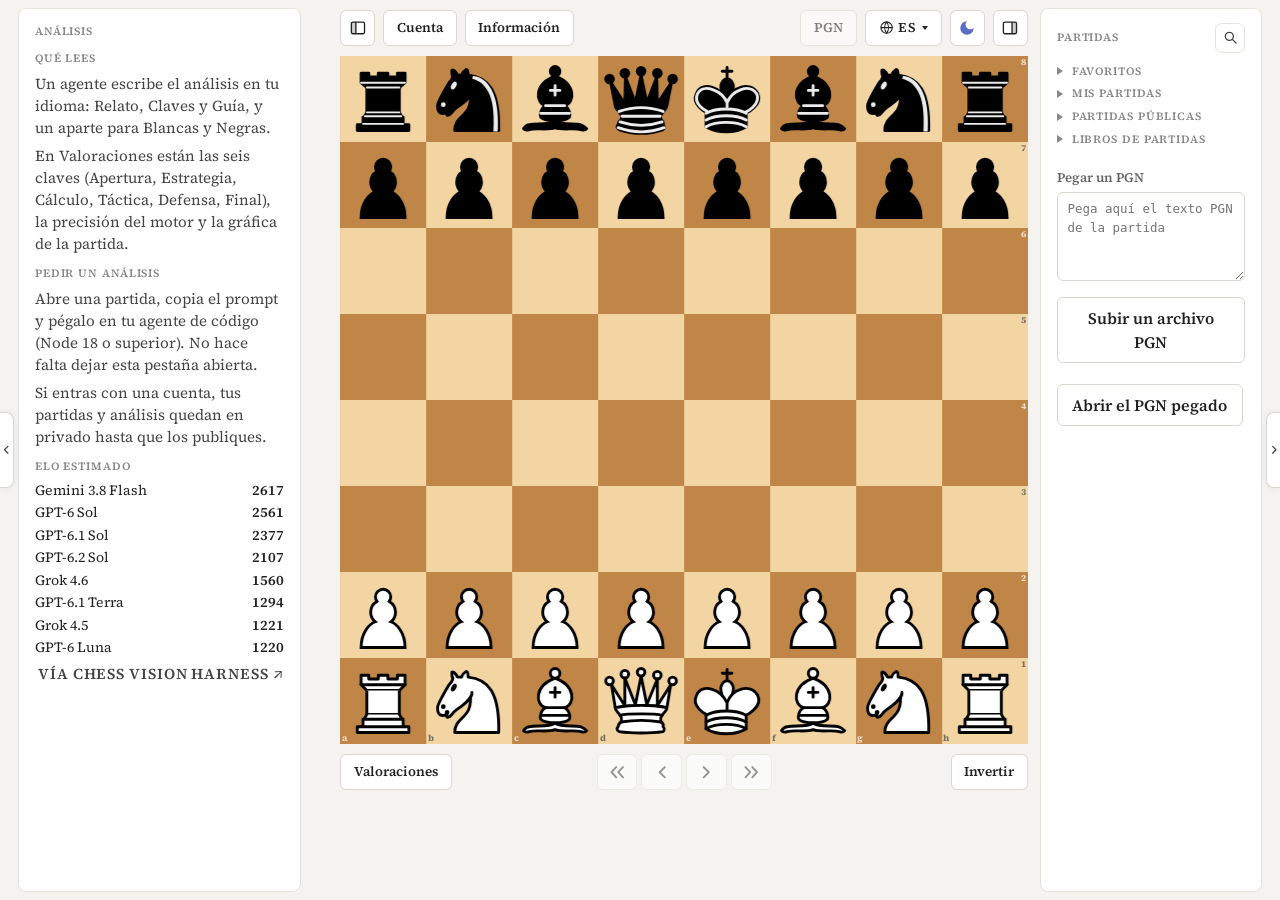
==== index.html @ e38a6fab "Publish share from chess-tutor 4b36baf: daily snapshot refresh." ====
<!doctype html>
<html lang="es" data-theme="light">
  <head>
    <meta charset="UTF-8" />
    <meta name="viewport" content="width=device-width, initial-scale=1.0" />
    <title>Tutor de ajedrez</title>
    <link rel="preconnect" href="https://fonts.googleapis.com" />
    <link rel="preconnect" href="https://fonts.gstatic.com" crossorigin />
    <link href="https://fonts.googleapis.com/css2?family=Source+Serif+4:opsz,wght@8..60,400;8..60,600;8..60,700&display=swap" rel="stylesheet" />
    <script>
      try {
        const theme = localStorage.getItem("chess-tutor-theme");
        if (theme === "dark" || theme === "light") {
          document.documentElement.dataset.theme = theme;
        }
      } catch {
        /* ignore */
      }
    </script>
    <script type="module" crossorigin src="./assets/main-DnF3o1Mm.js"></script>
    <link rel="stylesheet" crossorigin href="./assets/main-DDpotSo2.css">
  </head>
  <body data-left="empty" data-right="library" data-game="false" data-hide-left="false" data-hide-right="false">
    <script>
      try {
        if (localStorage.getItem("chess-tutor-hide-left") === "true") {
          document.body.dataset.hideLeft = "true";
        }
        if (localStorage.getItem("chess-tutor-hide-right") === "true") {
          document.body.dataset.hideRight = "true";
        }
      } catch {
        /* ignore */
      }
    </script>
    <div class="wrap">
      <div class="watch-layout">
        <section class="col commentary-col" id="commentary-col" aria-label="Comentario">
          <article class="watch-info-card commentary-card" id="commentary-panel" data-mode="empty">
            <div class="left-empty" id="left-empty">
              <div class="welcome-panel" id="welcome-panel" hidden>
                <h2 id="welcome-title" data-i18n="welcomeTitle">Análisis</h2>
                <section class="welcome-section">
                  <h3 data-i18n="welcomeWhatHeading">Qué lees</h3>
                  <p data-i18n="welcomeWhat1">Un agente escribe el análisis en tu idioma: Relato, Claves y Guía, y un aparte para Blancas y Negras.</p>
                  <p data-i18n="welcomeWhat2">En Valoraciones están las seis claves (Apertura, Estrategia, Cálculo, Táctica, Defensa, Final), la precisión del motor y la gráfica de la partida.</p>
                </section>
                <section class="welcome-section">
                  <h3 data-i18n="welcomeAgentHeading">Pedir un análisis</h3>
                  <p data-i18n="welcomeAgent1">Abre una partida, copia el prompt y pégalo en tu agente de código (Node 18 o superior). No hace falta dejar esta pestaña abierta.</p>
                  <p data-i18n="welcomeAgent2">Si entras con una cuenta, tus partidas y análisis quedan en privado hasta que los publiques.</p>
                </section>
                <div data-slot="welcome-benchmarks"></div>
              </div>
              <h2 id="left-empty-heading" data-i18n="analyzeGame">Analizar partida</h2>
              <p class="commentary-empty" id="left-empty-copy">Abre una partida a la derecha para leerla o analizarla.</p>
            </div>
            <div class="analysis-run" id="analysis-run" hidden>
              <div id="local-analyze">
                <h2 data-i18n="analyzeGame">Analizar partida</h2>
                <p class="analysis-run-copy" data-i18n="analyzeHint">Esta partida aún no tiene un análisis escrito. El tablero ya está listo; el texto se escribe aquí.</p>
                <p id="estado" class="status" aria-live="polite"></p>
                <button type="button" id="analizar" data-i18n="analyzeGame">Analizar partida</button>
              </div>
              <div id="agent-panel" hidden>
                <h2 data-i18n="analyzeWithAgent">Analizar con tu agente</h2>
                <p class="analysis-run-copy" data-i18n="agentIntro">Copia el prompt en tu agente de código (hace falta Node 18 o superior y red). No hace falta dejar esta pestaña abierta.</p>
                <button type="button" id="agent-start" data-i18n="analyzeWithAgent">Analizar con tu agente</button>
                <div id="agent-session" hidden>
                  <p id="agent-session-meta" class="agent-session-meta"></p>
                  <div class="agent-session-row">
                    <button type="button" id="agent-copy" data-i18n="copyPrompt">Copiar prompt</button>
                  </div>
                  <label for="agent-prompt" id="agent-prompt-label" hidden data-i18n="agentPromptLabel">Prompt para tu agente</label>
                  <textarea id="agent-prompt" readonly rows="8" hidden></textarea>
                  <p id="agent-status" class="status" aria-live="polite"></p>
                </div>
                <div id="agent-reject" hidden>
                  <h3 data-i18n="rejectedHeading">El envío no es válido</h3>
                  <ul class="analysis-flags" data-kind="reject" id="agent-error-list"></ul>
                </div>
                <p id="agent-harness" class="harness-line" hidden></p>
              </div>
            </div>
            <div class="commentary-read" id="commentary-read" hidden>
              <div class="book-chrome" id="book-chrome" hidden>
                <div class="book-unit-nav">
                  <button type="button" class="secondary book-unit-btn" id="book-prev-unit" data-book-unit="prev" aria-label="Unidad anterior (Re Pág)" title="Unidad anterior (Re Pág)" data-i18n-aria="bookPrevUnit" data-i18n-title="bookPrevUnit">
                    <svg viewBox="0 0 24 24" aria-hidden="true"><path fill="none" stroke="currentColor" stroke-width="2.2" stroke-linecap="round" stroke-linejoin="round" d="M15 6 9 12l6 6"/></svg>
                  </button>
                  <p class="book-unit-strip" id="book-unit-strip" data-book-strip></p>
                  <button type="button" class="secondary book-unit-btn" id="book-next-unit" data-book-unit="next" aria-label="Unidad siguiente (Av Pág)" title="Unidad siguiente (Av Pág)" data-i18n-aria="bookNextUnit" data-i18n-title="bookNextUnit">
                    <svg viewBox="0 0 24 24" aria-hidden="true"><path fill="none" stroke="currentColor" stroke-width="2.2" stroke-linecap="round" stroke-linejoin="round" d="M9 6 15 12 9 18"/></svg>
                  </button>
                </div>
                <label class="book-unit-select-label">
                  <span class="visually-hidden" data-i18n="bookUnits">Unidades</span>
                  <select id="book-unit-select" data-book-unit-select></select>
                </label>
                <div class="book-unit-nav book-segment-nav" data-book-segments hidden>
                  <button type="button" class="secondary book-unit-btn" data-book-segment="prev" aria-label="Tramo anterior" title="Tramo anterior" data-i18n-aria="bookPrevSegment" data-i18n-title="bookPrevSegment">
                    <svg viewBox="0 0 24 24" aria-hidden="true"><path fill="none" stroke="currentColor" stroke-width="2.2" stroke-linecap="round" stroke-linejoin="round" d="M15 6 9 12l6 6"/></svg>
                  </button>
                  <p class="book-unit-strip" data-book-segment-strip></p>
                  <button type="button" class="secondary book-unit-btn" data-book-segment="next" aria-label="Tramo siguiente" title="Tramo siguiente" data-i18n-aria="bookNextSegment" data-i18n-title="bookNextSegment">
                    <svg viewBox="0 0 24 24" aria-hidden="true"><path fill="none" stroke="currentColor" stroke-width="2.2" stroke-linecap="round" stroke-linejoin="round" d="M9 6 15 12 9 18"/></svg>
                  </button>
                </div>
                <div class="book-notation" role="group" aria-label="Notación" data-i18n-aria="bookNotation">
                  <button type="button" class="secondary" data-book-notation="modern" aria-pressed="true" data-i18n="bookNotationModern">Moderna</button>
                  <button type="button" class="secondary" data-book-notation="printed" aria-pressed="false" data-i18n="bookNotationPrinted">Del libro</button>
                </div>
                <p class="book-unit-flag" data-book-flag hidden></p>
              </div>
              <p id="analysis-source" class="analysis-source" hidden></p>
              <ul class="analysis-flags" id="analysis-warnings" hidden></ul>
              <div class="agent-actions" id="agent-actions" hidden>
                <button type="button" id="agent-save-private" hidden data-i18n="savePrivate">Guardar en privado</button>
                <button type="button" id="agent-publish" data-i18n="publish">Publicar</button>
                <button type="button" id="agent-download" class="secondary" data-i18n="downloadAnalysis">Descargar análisis</button>
                <button type="button" id="agent-discard" class="secondary" data-i18n="discard">Descartar</button>
              </div>
              <div class="card-head commentary-head">
                <div class="commentary-tabs" role="tablist" aria-label="Comentario" data-i18n-aria="commentary">
                  <button type="button" role="tab" id="tab-corto" data-length="corto" aria-controls="comentario" aria-selected="true">Relato</button>
                  <button type="button" role="tab" id="tab-medio" data-length="medio" aria-controls="comentario" aria-selected="false">Claves</button>
                  <button type="button" role="tab" id="tab-largo" data-length="largo" aria-controls="comentario" aria-selected="false">Guía</button>
                  <button type="button" role="tab" id="tab-blancas" data-length="blancas" aria-controls="comentario" aria-selected="false">Blancas</button>
                  <button type="button" role="tab" id="tab-negras" data-length="negras" aria-controls="comentario" aria-selected="false">Negras</button>
                </div>
              </div>
              <div id="comentario" class="commentary-body" role="tabpanel" aria-labelledby="tab-corto"></div>
            </div>
          </article>
        </section>

        <section class="col board-col" aria-label="Tablero">
          <div class="board-stack">
            <div class="board-toolbar board-toolbar-top">
              <div class="board-toolbar-actions">
                <button type="button" id="hide-left" class="secondary sidebar-toggle toolbar-chip" data-hide-side="left" aria-pressed="false" aria-controls="commentary-col" tabindex="-1" aria-label="Ocultar el panel izquierdo ([)" title="Ocultar el panel izquierdo ([)" data-i18n-aria="hideLeft" data-i18n-title="hideLeft">
                  <svg class="sidebar-icon-hide" viewBox="0 0 24 24" aria-hidden="true"><rect x="3.2" y="4.2" width="17.6" height="15.6" rx="2" fill="none" stroke="currentColor" stroke-width="1.8"/><path d="M9.2 4.2v15.6" fill="none" stroke="currentColor" stroke-width="1.8"/><rect x="3.2" y="4.2" width="6" height="15.6" rx="0" fill="currentColor" opacity="0.22"/></svg>
                  <svg class="sidebar-icon-show" viewBox="0 0 24 24" aria-hidden="true"><rect x="3.2" y="4.2" width="17.6" height="15.6" rx="2" fill="none" stroke="currentColor" stroke-width="1.8"/><path d="M9.2 4.2v15.6" fill="none" stroke="currentColor" stroke-width="1.8"/></svg>
                </button>
                <button type="button" id="toggle-load" class="secondary" tabindex="-1">Cargar partida</button>
                <button type="button" id="account-btn" class="secondary toolbar-chip" popovertarget="account-pop" hidden data-i18n="account">Cuenta</button>
                <button type="button" id="game-info-btn" class="secondary game-info-btn" popovertarget="game-info" tabindex="-1" data-i18n="gameInfo">
                  Información
                </button>
                <div class="board-toolbar-end">
                  <button type="button" id="pgn-download" class="secondary toolbar-chip" aria-label="Descargar PGN" title="Descargar PGN" tabindex="-1" data-i18n-aria="downloadPgn" data-i18n-title="downloadPgn">PGN</button>
                  <div class="lang-switch" id="lang-switch" hidden>
                    <button type="button" id="lang-menu-btn" class="secondary toolbar-chip" aria-haspopup="true" aria-expanded="false" aria-controls="lang-menu-list" data-i18n-aria="language">
                      <svg class="lang-globe" viewBox="0 0 24 24" aria-hidden="true"><circle cx="12" cy="12" r="9" fill="none" stroke="currentColor" stroke-width="1.8"/><path d="M3 12h18M12 3a15 15 0 0 1 0 18M12 3a15 15 0 0 0 0 18" fill="none" stroke="currentColor" stroke-width="1.8"/></svg>
                      <span data-lang-short>ES</span>
                      <span class="lang-caret" aria-hidden="true"></span>
                    </button>
                    <ul class="lang-menu-list" id="lang-menu-list" hidden></ul>
                  </div>
                  <button type="button" id="theme-toggle" class="secondary theme-toggle toolbar-chip" aria-label="Modo oscuro" title="Modo oscuro" tabindex="-1"><svg class="theme-icon-moon" viewBox="0 0 24 24" aria-hidden="true"><path class="moon-body" d="M12 3a6 6 0 0 0 9 9 9 9 0 1 1-9-9Z"/></svg><svg class="theme-icon-sun" viewBox="0 0 24 24" aria-hidden="true"><circle class="sun-core" cx="12" cy="12" r="4.05"/><g class="sun-rays" fill="none" stroke-width="1.85" stroke-linecap="round"><path d="M12 3.1v2.15M12 18.75v2.15M3.1 12h2.15M18.75 12h2.15M5.95 5.95l1.52 1.52M16.53 16.53l1.52 1.52M5.95 18.05l1.52-1.52M16.53 7.47l1.52-1.52"/></g></svg></button>
                  <button type="button" id="hide-right" class="secondary sidebar-toggle toolbar-chip" data-hide-side="right" aria-pressed="false" aria-controls="info-col" tabindex="-1" aria-label="Ocultar el panel derecho (])" title="Ocultar el panel derecho (])" data-i18n-aria="hideRight" data-i18n-title="hideRight">
                    <svg class="sidebar-icon-hide" viewBox="0 0 24 24" aria-hidden="true"><rect x="3.2" y="4.2" width="17.6" height="15.6" rx="2" fill="none" stroke="currentColor" stroke-width="1.8"/><path d="M14.8 4.2v15.6" fill="none" stroke="currentColor" stroke-width="1.8"/><rect x="14.8" y="4.2" width="6" height="15.6" fill="currentColor" opacity="0.22"/></svg>
                    <svg class="sidebar-icon-show" viewBox="0 0 24 24" aria-hidden="true"><rect x="3.2" y="4.2" width="17.6" height="15.6" rx="2" fill="none" stroke="currentColor" stroke-width="1.8"/><path d="M14.8 4.2v15.6" fill="none" stroke="currentColor" stroke-width="1.8"/></svg>
                  </button>
                </div>
              </div>
            </div>
            <div class="board-row">
              <div class="eval-col" id="eval-col" data-orientation="white" data-enabled="false">
                <div class="eval-track">
                  <div class="eval-black" id="eval-black"></div>
                </div>
                <div class="eval-score" id="eval-score" aria-hidden="true"></div>
              </div>
              <div class="board-wrap">
                <div id="board" class="cg-wrap"></div>
              </div>
            </div>
            <div class="board-toolbar board-toolbar-bottom">
              <div class="board-toolbar-main">
                <button type="button" id="ratings-btn" class="secondary ratings-btn" popovertarget="ratings-view" tabindex="-1" data-i18n="ratings">Valoraciones</button>
                <div class="nav-buttons">
                  <button type="button" id="nav-first" data-nav="first" tabindex="-1" aria-label="Inicio" title="Inicio" data-i18n-aria="navFirst" data-i18n-title="navFirst"><svg viewBox="0 0 24 24" aria-hidden="true"><path fill="none" stroke="currentColor" stroke-width="2.2" stroke-linecap="round" stroke-linejoin="round" d="M10.75 6 5.25 12l5.5 6M18.75 6 13.25 12l5.5 6"/></svg></button>
                  <button type="button" id="nav-prev" data-nav="prev" tabindex="-1" aria-label="Anterior" title="Anterior" data-i18n-aria="navPrev" data-i18n-title="navPrev"><svg viewBox="0 0 24 24" aria-hidden="true"><path fill="none" stroke="currentColor" stroke-width="2.2" stroke-linecap="round" stroke-linejoin="round" d="M15 6 9 12l6 6"/></svg></button>
                  <button type="button" id="nav-next" data-nav="next" tabindex="-1" aria-label="Siguiente" title="Siguiente" data-i18n-aria="navNext" data-i18n-title="navNext"><svg viewBox="0 0 24 24" aria-hidden="true"><path fill="none" stroke="currentColor" stroke-width="2.2" stroke-linecap="round" stroke-linejoin="round" d="M9 6 15 12 9 18"/></svg></button>
                  <button type="button" id="nav-last" data-nav="last" tabindex="-1" aria-label="Final" title="Final" data-i18n-aria="navLast" data-i18n-title="navLast"><svg viewBox="0 0 24 24" aria-hidden="true"><path fill="none" stroke="currentColor" stroke-width="2.2" stroke-linecap="round" stroke-linejoin="round" d="M5.25 6 10.75 12l-5.5 6M13.25 6 18.75 12l-5.5 6"/></svg></button>
                </div>
                <div class="board-toolbar-trailing">
                  <button type="button" id="favorite-btn" class="secondary favorite-btn" hidden aria-pressed="false" tabindex="-1" aria-label="Añadir a favoritos" title="Añadir a favoritos" data-i18n-aria="favoriteAdd" data-i18n-title="favoriteAdd">
                    <svg viewBox="0 0 24 24" aria-hidden="true"><path d="M12 3.6 14.5 9l6 .9-4.3 4.2 1 5.9L12 17.8 6.8 20l1-5.9L3.5 9.9 9.5 9 12 3.6Z"/></svg>
                  </button>
                  <button type="button" id="flip" class="secondary flip-btn" tabindex="-1" data-i18n="flip">Invertir</button>
                </div>
              </div>
            </div>
          </div>
          <article class="game-info-pop" id="game-info" popover>
            <h2 data-i18n="gameInfo">Información</h2>
            <p class="game-info-brief" id="info-brief">—</p>
            <dl class="watch-meta-grid">
              <dt data-i18n="white">Blancas</dt>
              <dd id="info-white">—</dd>
              <dt data-i18n="black">Negras</dt>
              <dd id="info-black">—</dd>
              <dt data-i18n="result">Resultado</dt>
              <dd id="info-result">—</dd>
              <dt data-i18n="opening">Apertura</dt>
              <dd class="meta-opening" id="info-opening">—</dd>
              <dt data-i18n="accuracyWhite">Precisión (B)</dt>
              <dd id="info-white-accuracy">—</dd>
              <dt data-i18n="performanceWhite">Rendimiento (B)</dt>
              <dd id="info-white-performance">—</dd>
              <dt data-i18n="accuracyBlack">Precisión (N)</dt>
              <dd id="info-black-accuracy">—</dd>
              <dt data-i18n="performanceBlack">Rendimiento (N)</dt>
              <dd id="info-black-performance">—</dd>
            </dl>
          </article>
          <div class="side-banner" id="side-banner" hidden>
            <p class="side-banner-label" id="side-banner-label">Ejemplo</p>
            <button type="button" id="side-back" data-i18n="backToGame">Volver a la partida</button>
          </div>
        </section>

        <section class="col info-col" id="info-col" aria-label="Motor y jugadas" data-mode="library">
          <article class="watch-info-card library-card" id="load-card" data-state="empty" data-open="true" aria-label="Cargar partida">
            <div class="card-head library-head">
              <h2 id="library-title" data-i18n="games">Partidas</h2>
              <label class="library-search-field" id="library-search-field" hidden>
                <span class="visually-hidden" data-i18n="searchGames">Buscar partidas</span>
                <input type="search" id="library-search-input" autocomplete="off" spellcheck="false" data-i18n-placeholder="searchPlaceholder" placeholder="Jugadores, evento, año, apertura…" />
              </label>
              <div class="library-head-actions">
                <button type="button" id="library-search-btn" class="library-icon-btn" aria-pressed="false" aria-label="Buscar partidas" title="Buscar partidas" data-i18n-aria="searchGames" data-i18n-title="searchGames">
                  <svg viewBox="0 0 24 24" aria-hidden="true"><circle cx="10.5" cy="10.5" r="5.75" fill="none" stroke="currentColor" stroke-width="1.9"/><path d="M15.2 15.2 20 20" fill="none" stroke="currentColor" stroke-width="1.9" stroke-linecap="round"/></svg>
                </button>
                <button type="button" id="library-search-clear" class="library-icon-btn" hidden aria-label="Cerrar búsqueda" title="Cerrar búsqueda" data-i18n-aria="closeSearch" data-i18n-title="closeSearch">
                  <svg viewBox="0 0 24 24" aria-hidden="true"><path d="M7 7l10 10M17 7 7 17" fill="none" stroke="currentColor" stroke-width="1.9" stroke-linecap="round"/></svg>
                </button>
                <button type="button" id="library-close" class="secondary" data-i18n="back">Volver</button>
              </div>
            </div>
            <p id="library-status" class="status" aria-live="polite" hidden></p>
            <div class="library-categories" id="library-categories">
            <section class="library-section" id="library-favorites-section" aria-label="Favoritos" data-i18n-aria="favorites">
              <details class="library-category" id="library-favorites-category" data-library-category="favorites">
                <summary>
                  <span data-i18n="favorites">Favoritos</span>
                  <span class="library-pager" data-library-pager="favorites" hidden></span>
                </summary>
                <ul class="library-list" id="library-favorites"></ul>
              </details>
            </section>
            <section class="library-section" id="library-own-section" aria-label="Mis partidas" data-i18n-aria="ownGames">
              <details class="library-category" id="library-own-category" data-library-category="own">
                <summary>
                  <span data-i18n="ownGames">Mis partidas</span>
                  <span class="library-pager" data-library-pager="own" hidden></span>
                </summary>
                <p id="private-status" class="status"></p>
                <ul class="library-list" id="library-own"></ul>
              </details>
            </section>
            <section class="library-section" id="library-public-section" aria-label="Partidas públicas" data-i18n-aria="publicGames">
              <details class="library-category" id="library-public-category" data-library-category="public">
                <summary>
                  <span data-i18n="publicGames">Partidas públicas</span>
                  <span class="library-pager" data-library-pager="public" hidden></span>
                </summary>
                <ul class="library-list" id="library-public"></ul>
              </details>
            </section>
            <section class="library-section" id="library-books-section" aria-label="Libros de partidas" data-i18n-aria="books">
              <details class="library-category" id="library-books-category" data-library-category="books">
                <summary>
                  <span data-i18n="books">Libros de partidas</span>
                  <span class="library-pager" data-library-pager="books" hidden></span>
                </summary>
                <ul class="library-list" id="library-books"></ul>
              </details>
            </section>
            </div>
            <section class="library-section library-search-results" id="library-search-section" hidden aria-label="Resultados" data-i18n-aria="searchResults">
              <div class="library-search-heading">
                <span data-i18n="searchResults">Resultados</span>
                <span class="library-pager" data-library-pager="search" hidden></span>
              </div>
              <ul class="library-list" id="library-search-results"></ul>
            </section>
            <ul class="library-list" id="library-games" hidden></ul>
            <div class="load-form">
              <label for="pgn" data-i18n="pgn">Pegar un PGN</label>
              <textarea id="pgn" rows="4" placeholder="Pega aquí el texto PGN de la partida" data-i18n-placeholder="pgnPlaceholder"></textarea>
              <div class="load-row">
                <input type="file" id="pgn-file" accept=".pgn,text/plain,application/x-chess-pgn" hidden />
                <button type="button" id="pgn-upload" class="secondary" data-i18n="uploadPgn">Subir un archivo PGN</button>
                <span id="pgn-file-name" class="file-name"></span>
                <button type="button" id="open-game" class="secondary" data-i18n="openGame">Abrir el PGN pegado</button>
              </div>
            </div>
          </article>
          <article class="watch-info-card engine-card" id="engine-panel" aria-label="Motor">
            <div class="engine-head">
              <h2><span data-i18n="engine">Motor</span> <span id="engine-depth" class="engine-depth-mini"></span></h2>
              <div class="engine-head-actions">
                <button type="button" id="engine-options-btn" class="engine-options-btn" popovertarget="engine-options" aria-label="Opciones del motor" title="Opciones" data-i18n-aria="engineOptions" data-i18n-title="engineOptions">
                  <svg viewBox="0 0 24 24" aria-hidden="true">
                    <path fill="currentColor" d="M10.3 3.2 9.8 5.6a6.8 6.8 0 0 0-1.5.9L5.9 5.7 3.7 7.9l.8 2.4a6.8 6.8 0 0 0 0 3.4l-.8 2.4 2.2 2.2 2.4-.8c.47.35.97.65 1.5.9l.5 2.4h3.4l.5-2.4c.53-.25 1.03-.55 1.5-.9l2.4.8 2.2-2.2-.8-2.4a6.8 6.8 0 0 0 0-3.4l.8-2.4-2.2-2.2-2.4.8a6.8 6.8 0 0 0-1.5-.9L13.7 3.2h-3.4ZM12 9.2A2.8 2.8 0 1 1 9.2 12 2.8 2.8 0 0 1 12 9.2Z"/>
                  </svg>
                </button>
                <button type="button" id="engine-game-analyse" class="engine-options-btn" hidden aria-label="Analizar con el motor" title="Analizar con el motor" data-i18n-aria="runEngineAnalysis" data-i18n-title="runEngineAnalysis">
                  <svg viewBox="0 0 24 24" aria-hidden="true">
                    <path fill="none" stroke="currentColor" stroke-width="1.8" stroke-linecap="round" stroke-linejoin="round" d="M4 19V5M4 19h16M7 14.5 11 10l3 2.5 5-7"/>
                  </svg>
                </button>
                <label class="engine-toggle" for="engine-on">
                  <input type="checkbox" id="engine-on" checked />
                  <span id="engine-toggle-label">Encendido</span>
                </label>
              </div>
            </div>
            <div class="engine-options-pop" id="engine-options" popover>
              <label>
                <span data-i18n="lines">Líneas</span>
                <select id="engine-opt-lines" aria-label="Número de líneas" data-i18n-aria="lineCount">
                  <option value="1">1</option>
                  <option value="2">2</option>
                  <option value="3" selected>3</option>
                  <option value="4">4</option>
                  <option value="5">5</option>
                </select>
              </label>
              <label>
                <span data-i18n="depth">Profundidad</span>
                <select id="engine-opt-depth" aria-label="Profundidad máxima" data-i18n-aria="maxDepth">
                  <option value="0" selected data-i18n="unlimited">Sin límite</option>
                  <option value="12">12</option>
                  <option value="16">16</option>
                  <option value="20">20</option>
                  <option value="24">24</option>
                  <option value="28">28</option>
                </select>
              </label>
              <label>
                <span data-i18n="time">Tiempo</span>
                <select id="engine-opt-time" aria-label="Tiempo máximo" data-i18n-aria="maxTime">
                  <option value="0" selected data-i18n="unlimited">Sin límite</option>
                  <option value="1000">1 s</option>
                  <option value="3000">3 s</option>
                  <option value="5000">5 s</option>
                  <option value="8000">8 s</option>
                </select>
              </label>
            </div>
            <ol class="engine-lines" id="engine-lines">
              <li class="engine-empty">Cargando motor…</li>
            </ol>
          </article>
          <article class="watch-info-card moves-card" aria-label="Jugadas">
            <div class="moves-head">
              <h2 data-i18n="moves">Jugadas</h2>
            </div>
            <div class="moves-scroll" id="move-tree"></div>
          </article>
        </section>
      </div>
      <article class="ratings-pop" id="ratings-view" popover>
        <h2 data-i18n="ratings">Valoraciones</h2>
        <div id="ratings-body"></div>
      </article>
      <div class="account-pop" id="account-pop" popover>
        <form id="account-form">
          <p class="account-hint" data-i18n="noRecovery">Sin correo, sin recuperación de contraseña.</p>
          <label for="account-username" data-i18n="username">Usuario</label>
          <input id="account-username" name="username" autocomplete="username" maxlength="24" required />
          <label for="account-password" data-i18n="password">Contraseña</label>
          <input id="account-password" name="password" type="password" autocomplete="current-password" maxlength="200" required />
          <p id="account-error" class="status" role="alert"></p>
          <div class="account-form-actions">
            <button type="submit" id="account-login" data-i18n="logIn">Entrar</button>
            <button type="button" id="account-register" class="secondary" data-i18n="createAccount">Crear cuenta</button>
          </div>
        </form>
        <div id="account-menu" hidden>
          <p class="account-menu-name" id="account-menu-name"></p>
          <button type="button" id="account-my-analyses" data-i18n="myAnalyses">Mis análisis</button>
          <button type="button" id="account-logout" class="secondary" data-i18n="logOut">Cerrar sesión</button>
        </div>
      </div>
    </div>
    <button type="button" id="handle-left" class="sidebar-handle sidebar-handle-left" data-hide-side="left" aria-controls="commentary-col" aria-pressed="false" aria-label="Ocultar el panel izquierdo ([)" title="Ocultar el panel izquierdo ([)" data-i18n-aria="hideLeft" data-i18n-title="hideLeft">
      <svg class="sidebar-handle-chevron-in" viewBox="0 0 24 24" aria-hidden="true"><path fill="none" stroke="currentColor" stroke-width="2.2" stroke-linecap="round" stroke-linejoin="round" d="M14 6 8 12l6 6"/></svg>
      <svg class="sidebar-handle-chevron-out" viewBox="0 0 24 24" aria-hidden="true"><path fill="none" stroke="currentColor" stroke-width="2.2" stroke-linecap="round" stroke-linejoin="round" d="M10 6l6 6-6 6"/></svg>
    </button>
    <button type="button" id="handle-right" class="sidebar-handle sidebar-handle-right" data-hide-side="right" aria-controls="info-col" aria-pressed="false" aria-label="Ocultar el panel derecho (])" title="Ocultar el panel derecho (])" data-i18n-aria="hideRight" data-i18n-title="hideRight">
      <svg class="sidebar-handle-chevron-in" viewBox="0 0 24 24" aria-hidden="true"><path fill="none" stroke="currentColor" stroke-width="2.2" stroke-linecap="round" stroke-linejoin="round" d="M10 6l6 6-6 6"/></svg>
      <svg class="sidebar-handle-chevron-out" viewBox="0 0 24 24" aria-hidden="true"><path fill="none" stroke="currentColor" stroke-width="2.2" stroke-linecap="round" stroke-linejoin="round" d="M14 6 8 12l6 6"/></svg>
    </button>
  </body>
</html>
---- assets/main-DDpotSo2.css ----
:root{color-scheme:light;--bg: #f4f3ef;--bg-elevated: #faf9f6;--surface: #fff;--surface-muted: #fcfcfb;--text: #222;--text-secondary: #444;--muted: #666;--faint: #888;--border: #e4e2da;--border-strong: #d8d6ce;--link: #3d6ea8;--ok: #1a6b2d;--warn: #b45309;--accent: #3d6b4f;--accent-ink: #fffdf8;--shadow: rgba(0, 0, 0, .06);--row: #eceae4;--btn-bg: #faf9f6;--btn-hover: #f0eeea;--eval-white: #fff;--eval-black: #17191d;--passage: #f3f1ea;--passage-preview: #eef3f8;--engine-white: #1a6b2d;--engine-black: #3d3d3d;--font-sans: "Source Serif 4", "Iowan Old Style", "Palatino Linotype", Palatino, Georgia, "Times New Roman", serif;--font-serif: "Source Serif 4", "Iowan Old Style", "Palatino Linotype", Palatino, Georgia, "Times New Roman", serif;--board-light: #f3d5a3;--board-dark: #c08648;--board-last: rgb(196, 138, 40);--radius: 8px;--radius-sm: 6px;--radius-lg: 10px;--font: var(--font-serif);--font-size: 100%;font-family:var(--font);font-size:var(--font-size, 100%);font-optical-sizing:auto;font-variant-numeric:lining-nums tabular-nums}[data-theme=dark]{color-scheme:dark;--bg: #0b0b0b;--bg-elevated: #121212;--surface: #161616;--surface-muted: #1a1a1a;--text: #ededed;--text-secondary: #c6c6c6;--muted: #9a9a9a;--faint: #7d7d7d;--border: #2a2a2a;--border-strong: #3a3a3a;--link: #8eb4e0;--ok: #8fd9a8;--warn: #e0a46a;--accent: #4e8a66;--accent-ink: #f4fff8;--shadow: rgba(0, 0, 0, .55);--row: #222;--btn-bg: #1a1a1a;--btn-hover: #242424;--eval-white: #ececec;--eval-black: #0a0a0a;--passage: #1f1f1f;--passage-preview: #1a1a1a;--engine-white: #8fd9a8;--engine-black: #c8c8c8}*,*:before,*:after{box-sizing:border-box}html,*{scrollbar-width:thin;scrollbar-color:var(--border-strong) var(--surface-muted)}*::-webkit-scrollbar{width:10px;height:10px}*::-webkit-scrollbar-track{background:var(--surface-muted)}*::-webkit-scrollbar-thumb{background:var(--border-strong);border-radius:99px;border:2px solid var(--surface-muted);background-clip:padding-box}*::-webkit-scrollbar-thumb:hover{background:var(--muted)}html,body{height:100%;overflow:hidden;background:var(--bg)}body{margin:0;background:var(--bg);color:var(--text);line-height:1.5;min-height:100vh;height:100vh;max-height:100vh;display:flex;flex-direction:column}button,textarea,select,summary{font:inherit}:focus-visible{outline:2px solid var(--link);outline-offset:2px}.wrap{width:100%;margin:0 auto;padding:8px clamp(10px,1.4vw,18px) 8px;flex:1;min-height:0;max-height:100%;display:flex;flex-direction:column;gap:0;overflow:hidden;container-type:size}.visually-hidden{position:absolute;width:1px;height:1px;padding:0;margin:-1px;overflow:hidden;clip:rect(0,0,0,0);white-space:nowrap;border:0}.top-bar{display:flex;align-items:center;justify-content:space-between;gap:10px 16px;flex-shrink:0;min-height:2.2rem;flex-wrap:wrap}.top-bar-actions{display:flex;align-items:center;gap:8px;flex-shrink:0}.top-bar-actions button{padding:.38rem .8rem;font-size:.84rem}body:not([data-game=true]) #toggle-load,body[data-share=true] #analizar,body[data-share=true] .load-panel,body[data-share=true]:not([data-agente=true]) .analysis-run,body[data-share=true] #local-analyze{display:none!important}body:not([data-share=true]) #welcome-panel{display:none!important}body[data-share=true]:not([data-game=true]) #left-empty-copy{display:none!important}body:not([data-agente=true]) #agent-panel,body:not([data-agente=true]) #community-section,body:not([data-share=true]) #lang-switch,body:not([data-share=true]) #account-btn,body:not([data-share=true]) #account-pop{display:none!important}body[data-left=empty] .analysis-run,body[data-left=empty] .commentary-read,body[data-left=analyze] .left-empty,body[data-left=analyze] .commentary-read,body[data-left=commentary] .left-empty,body[data-left=commentary] .analysis-run,body[data-left=book] .left-empty,body[data-left=book] .analysis-run,body[data-left=book] .commentary-tabs,body[data-left=book] .agent-actions,body[data-left=book] .analysis-source,body[data-left=book] .analysis-flags{display:none}body:not([data-left=book]) .book-chrome{display:none}body[data-right=library] .engine-card,body[data-right=library] .moves-card,body[data-right=game] .library-card{display:none}body[data-hide-left=true] .library-card,body[data-hide-left=true] .engine-card,body[data-hide-left=true] .moves-card{max-width:42rem}body:not([data-game=true]) #library-close{display:none}.board-toolbar .theme-toggle,.board-toolbar .sidebar-toggle,.top-bar-actions .theme-toggle{width:2.2rem;min-width:2.2rem;height:2.2rem;padding:0;flex-shrink:0}.top-status{margin:0;flex:1;min-width:12rem;font-size:.86rem}h1{margin:0;font-size:1.18rem;font-weight:700;letter-spacing:-.02em;line-height:1.2;white-space:nowrap}h2{margin:0 0 10px;font-size:.7rem;font-weight:600;text-transform:uppercase;letter-spacing:.08em;color:var(--faint)}.theme-toggle{display:inline-flex;align-items:center;justify-content:center;line-height:0;position:relative;overflow:hidden}.theme-toggle svg{width:1.12rem;height:1.12rem;display:block;flex-shrink:0;overflow:visible}.theme-icon-moon .moon-body{fill:#5b6cc7}.theme-icon-sun .sun-core{fill:#f0c14a}.theme-icon-sun .sun-rays{stroke:#f0c14a}[data-theme=light] .theme-icon-sun,[data-theme=dark] .theme-icon-moon{display:none}[data-theme=dark] .theme-toggle{background:#3d3310;border-color:#f0c14a;box-shadow:inset 0 0 0 1px #f0c14ab3,inset 0 0 11px 2px #ffd65ad1}[data-theme=dark] .theme-toggle:hover:not(:disabled){background:#4d4012}[data-theme=dark] .theme-icon-sun .sun-core{fill:#ffe27a}[data-theme=dark] .theme-icon-sun .sun-rays{stroke:#ffe27a}.sidebar-toggle{display:inline-flex;align-items:center;justify-content:center;line-height:0;position:relative;overflow:hidden;color:var(--text-secondary)}.sidebar-toggle svg{width:1.12rem;height:1.12rem;display:block;flex-shrink:0;overflow:visible}.sidebar-toggle:hover:not(:disabled){color:var(--text)}.sidebar-toggle[aria-pressed=true]{color:var(--text);border-color:var(--border-strong)}body[data-hide-left=true] #hide-left .sidebar-icon-hide,body:not([data-hide-left=true]) #hide-left .sidebar-icon-show,body[data-hide-right=true] #hide-right .sidebar-icon-hide,body:not([data-hide-right=true]) #hide-right .sidebar-icon-show{display:none}.sidebar-handle{position:fixed;top:50%;z-index:8;width:14px;height:76px;padding:0;margin:0;border:1px solid var(--border-strong);background:var(--surface);color:var(--text-secondary);box-shadow:0 1px 8px var(--shadow);display:inline-flex;align-items:center;justify-content:center;cursor:pointer;transform:translateY(-50%);transition:width .14s ease,background .14s ease,color .14s ease,border-color .14s ease}.sidebar-handle svg{width:.85rem;height:.85rem;display:block;flex-shrink:0}.sidebar-handle-left{left:0;border-left:0;border-radius:0 8px 8px 0}.sidebar-handle-right{right:0;border-right:0;border-radius:8px 0 0 8px}.sidebar-handle:hover{width:18px;background:var(--btn-hover);color:var(--text)}.sidebar-handle:focus,.sidebar-handle:focus-visible{outline:none;box-shadow:inset 0 0 0 1px var(--link)}.sidebar-handle[aria-pressed=true]{background:var(--bg-elevated);color:var(--text)}body[data-hide-left=true] #handle-left .sidebar-handle-chevron-in,body:not([data-hide-left=true]) #handle-left .sidebar-handle-chevron-out,body[data-hide-right=true] #handle-right .sidebar-handle-chevron-in,body:not([data-hide-right=true]) #handle-right .sidebar-handle-chevron-out{display:none}[data-theme=dark] .sidebar-handle{background:#161616;border-color:#3a3a3a;box-shadow:0 1px 10px #00000073}[data-theme=dark] .sidebar-handle:hover,[data-theme=dark] .sidebar-handle[aria-pressed=true]{background:#1f1f1f;border-color:#4a4a4a}@media(prefers-reduced-motion:reduce){.watch-layout,.sidebar-handle{transition:none}}.load-panel,.library-card,.watch-info-card{background:var(--surface);border:1px solid var(--border);border-radius:8px}.load-panel{flex-shrink:0;padding:12px 16px}.load-panel[data-open=false]{display:none}.load-form label{display:block;margin:0 0 .3rem;font-size:.82rem;color:var(--muted);font-weight:600}textarea,select{width:100%;border:1px solid var(--border-strong);border-radius:6px;background:var(--surface);color:var(--text);padding:.45rem .6rem}textarea{font-family:ui-monospace,Cascadia Code,Consolas,monospace;font-size:.78rem;line-height:1.45;resize:vertical;min-height:4.5rem;max-height:12rem}.load-panel[data-state=done] textarea{min-height:3.2rem}.load-row{display:flex;flex-wrap:wrap;align-items:end;gap:.65rem .9rem;margin-top:.65rem}.load-row label{margin:0}.load-row select{width:auto;min-width:13rem}.load-row .file-name{color:var(--muted);font-size:.82rem;max-width:14rem;overflow:hidden;text-overflow:ellipsis;white-space:nowrap}.load-panel[data-state=loading]{outline:2px solid var(--accent);outline-offset:2px}.top-bar .status.error,.load-panel[data-state=error]{color:inherit}.load-panel[aria-busy=true] #pgn-upload,.load-panel[aria-busy=true] #pgn{pointer-events:none}button{padding:.5rem .9rem;border:0;border-radius:6px;background:var(--accent);color:var(--accent-ink);font-weight:600;cursor:pointer}button:disabled{opacity:.55;cursor:default}button.secondary{background:var(--surface);color:var(--text);border:1px solid var(--border-strong)}button.secondary:hover:not(:disabled){background:var(--btn-hover)}.status{margin:0;color:var(--muted);font-size:.88rem}.error{color:#8b2e2e}[data-theme=dark] .error{color:#ff9696}@property --board{syntax: "<length>"; inherits: true; initial-value: 200px;}.watch-layout{display:grid;--eval-w: 1.7rem;--top-chrome: 0rem;--board-toolbar-top: 2.5rem;--board-toolbar-bottom: 2.5rem;--board-gap: 8px;--page-chrome: calc(var(--board-toolbar-top) + var(--board-toolbar-bottom) + 2 * var(--board-gap));--sidebar-min: 280px;--info-min: 220px;--col-gap: 12px;--left-min: var(--sidebar-min);--right-min: var(--info-min);--board: var(--board-user, min( calc(100cqh - var(--page-chrome)), calc(100cqi - var(--left-min) - var(--right-min) - var(--eval-w) - 2 * var(--col-gap)) ));grid-template-columns:minmax(var(--sidebar-min),1.12fr) calc(var(--board) + var(--eval-w)) minmax(var(--info-min),.88fr);gap:8px var(--col-gap);align-items:stretch;justify-content:stretch;width:100%;margin:0;flex:1;min-height:0;overflow:hidden;transition:grid-template-columns .18s ease}body[data-hide-left=true] .watch-layout{--left-min: 0px;grid-template-columns:calc(var(--board) + var(--eval-w)) minmax(var(--info-min),1fr)}body[data-hide-left=true] .commentary-col{display:none}body[data-hide-right=true] .watch-layout{--right-min: 0px;grid-template-columns:minmax(var(--sidebar-min),1fr) calc(var(--board) + var(--eval-w))}body[data-hide-right=true] .info-col{display:none}body[data-hide-left=true][data-hide-right=true] .watch-layout{--left-min: 0px;--right-min: 0px;grid-template-columns:calc(var(--board) + var(--eval-w));justify-content:center}.col{min-width:0;min-height:0;display:flex;flex-direction:column}.commentary-col,.info-col{height:100%}.info-col{gap:12px}.card-head{display:flex;align-items:flex-start;justify-content:stretch;gap:8px;flex-wrap:wrap;margin-bottom:8px}.commentary-head{align-items:center}.commentary-head .commentary-tabs{flex:1 1 auto;width:100%}.book-chrome{display:flex;flex-direction:column;gap:8px;padding:0 16px 10px 0}.book-unit-nav{display:grid;grid-template-columns:2.2rem minmax(0,1fr) 2.2rem;gap:8px;align-items:center}.book-unit-btn{width:2.2rem;min-width:2.2rem;height:2.2rem;padding:0;display:inline-flex;align-items:center;justify-content:center}.book-unit-btn svg{width:1.05rem;height:1.05rem}.book-unit-strip{margin:0;min-width:0;text-align:center;font-size:.86rem;font-weight:650;color:var(--text-secondary);overflow:hidden;text-overflow:ellipsis;white-space:nowrap}.book-unit-select-label{display:block;min-width:0}.book-unit-select-label select{width:100%}.book-segment-nav[hidden]{display:none}.book-segment-nav .book-unit-strip{white-space:normal;line-height:1.25}.book-unit-flag{margin:0;padding:6px 8px;border-radius:8px;background:color-mix(in srgb,var(--warn) 14%,transparent);color:var(--warn);font-size:.82rem;line-height:1.35}.book-unit-flag[hidden]{display:none}.book-notation{display:grid;grid-template-columns:1fr 1fr;gap:3px;padding:3px;border:1px solid var(--border);border-radius:9px;background:var(--bg-elevated)}.book-notation button{min-height:2.05rem;margin:0;padding:0 8px;border:0;border-radius:6px;background:transparent;color:var(--muted);font-size:.82rem;font-weight:650}.book-notation button[aria-pressed=true]{background:var(--surface);color:var(--text);box-shadow:0 0 0 1px var(--border)}.tree-move.is-printed{font-variant-numeric:normal;letter-spacing:.01em}.card-head h2{margin:0}.commentary-tabs{display:grid;grid-template-columns:repeat(5,minmax(0,1fr));gap:3px;padding:3px;border:1px solid var(--border);border-radius:9px;background:var(--bg-elevated);width:100%}.commentary-tabs button{margin:0;padding:6px 2px;background:transparent;color:var(--muted);border:0;border-radius:6px;font-weight:650;font-size:.8rem;letter-spacing:0;white-space:nowrap;min-width:0;width:100%;overflow:hidden;text-overflow:ellipsis}.commentary-tabs button:hover{color:var(--text)}.commentary-tabs button[aria-selected=true]{background:var(--surface);color:var(--text);box-shadow:0 0 0 1px var(--border)}.commentary-card{flex:1;min-height:0;display:flex;flex-direction:column;padding:14px 0 16px 16px;overflow:hidden}.commentary-card .card-head{padding-right:16px}.commentary-read,.analysis-run,.left-empty{flex:1;min-height:0;display:flex;flex-direction:column}.left-empty{justify-content:center;padding-right:16px}body[data-game=true] .left-empty{justify-content:flex-start;gap:10px}body:not([data-game=true]) #left-empty-heading{display:none}body[data-share=true]:not([data-game=true]) .left-empty{justify-content:flex-start;overflow:auto}.left-empty h2{margin:0}.welcome-panel{display:flex;flex-direction:column;gap:10px;min-height:0}.welcome-panel[hidden]{display:none!important}.welcome-panel p{margin:0;color:var(--text-secondary);font-size:.95rem;line-height:1.45}.welcome-panel [data-slot=welcome-benchmarks],.welcome-section,.welcome-benchmarks,.welcome-benchmarks-list{flex-shrink:0}.welcome-section{display:flex;flex-direction:column;gap:6px}.welcome-section h3{display:flex;align-items:center;gap:.35rem;margin:0;font-size:.7rem;font-weight:600;text-transform:uppercase;letter-spacing:.08em;color:var(--faint)}.welcome-benchmarks-via{margin:.05rem 0 0;text-align:right;font-size:.62rem;font-weight:600;letter-spacing:.06em;text-transform:uppercase;color:var(--faint);white-space:nowrap}.welcome-benchmarks-via a{color:inherit;text-decoration:none}.welcome-benchmarks-via a:hover{color:var(--link);text-decoration:underline}.welcome-benchmarks-list{list-style:none;margin:0;padding:0;display:grid;grid-template-columns:minmax(0,1fr) 4.2rem;column-gap:.55rem;row-gap:.22rem;font-size:.88rem;line-height:1.35}.welcome-benchmarks-list li{display:contents}.welcome-benchmarks-name{min-width:0;overflow:hidden;text-overflow:ellipsis;white-space:nowrap}.welcome-benchmarks-perf{font-variant-numeric:tabular-nums;font-weight:600;text-align:right;white-space:nowrap}.welcome-benchmarks-source{margin:.15rem 0 0;font-size:.68rem;color:var(--faint)}.welcome-benchmarks-source a{color:inherit;text-decoration:none}.welcome-benchmarks-source a:hover{color:var(--link);text-decoration:underline}.harness-line:not([hidden]){display:block;margin:.35rem 0 0}#library-status[hidden],.library-section[hidden]{display:none}body[data-game=true] .left-empty .commentary-empty{margin:0;color:var(--text-secondary);font-size:.95rem}.analysis-run{padding-right:16px;gap:10px}.analysis-run h2{margin:0}.analysis-run-copy{margin:0;color:var(--text-secondary);font-size:.95rem}.analysis-run #analizar,.analysis-run #agent-start{align-self:flex-start}.lang-switch{position:relative;display:inline-flex;align-items:center;flex-shrink:0}.board-toolbar-actions .toolbar-chip{box-sizing:border-box;min-height:2.2rem;height:2.2rem;max-height:2.2rem;overflow:hidden}#lang-menu-btn{gap:.28rem;min-width:0;padding:0 .8rem;font-size:.84rem;font-weight:600;letter-spacing:.04em}.lang-globe{width:.95rem;height:.95rem;display:block;flex-shrink:0}.lang-caret{width:0;height:0;border-left:3.5px solid transparent;border-right:3.5px solid transparent;border-top:4.5px solid currentColor;margin-left:.05rem}.lang-menu-list{position:absolute;top:calc(100% + 4px);right:0;z-index:30;margin:0;padding:.25rem;list-style:none;min-width:8.5rem;background:var(--surface);border:1px solid var(--border-strong);border-radius:6px;box-shadow:0 8px 24px var(--shadow)}.lang-menu-list button{width:100%;display:block;text-align:left;background:transparent;color:var(--text);border:0;border-radius:4px;padding:.4rem .55rem;font-size:.84rem;font-weight:600}.lang-menu-list button:hover,.lang-menu-list button[aria-checked=true]{background:var(--btn-hover)}#agent-panel:not([hidden]){display:flex;flex-direction:column;gap:10px;min-height:0}#agent-prompt{min-height:11rem;max-height:18rem;font-size:.78rem;white-space:pre-wrap;word-break:break-word}#agent-prompt[hidden],#agent-prompt-label[hidden]{display:none!important}.agent-session-meta{margin:0;color:var(--text-secondary);font-size:.88rem;line-height:1.4;overflow-wrap:anywhere}.agent-session-row{display:flex;align-items:center;gap:.65rem}.analysis-source{margin:0 0 8px;padding-right:16px;color:var(--muted);font-size:.82rem}.analysis-flags{margin:0 0 8px;padding:0 16px 0 1.1rem;color:var(--warn);font-size:.86rem}.analysis-flags[data-kind=reject]{color:#8b2e2e}[data-theme=dark] .analysis-flags[data-kind=reject]{color:#ff9696}.agent-actions{display:flex;flex-wrap:wrap;gap:.5rem;padding:0 16px 8px 0}.library-section .lock-icon{width:.85rem;height:.85rem;flex-shrink:0;color:var(--faint)}.private-item{display:flex;flex-direction:column;gap:4px}.private-item-actions{display:flex;flex-wrap:wrap;gap:4px}.private-item-actions button{width:auto;flex:1 1 auto;font-size:.78rem;padding:.32rem .5rem}.account-pop{width:min(18.5rem,calc(100vw - 1.5rem));padding:12px 14px 14px;border:1px solid var(--border-strong);border-radius:10px;background:var(--surface);color:var(--text);box-shadow:0 8px 28px var(--shadow);margin:0;z-index:20}.account-pop:popover-open{inset:unset;position:fixed;top:3.4rem;right:.5rem;left:auto;max-height:calc(100vh - 1rem);overflow:auto}.account-pop::backdrop{background:transparent}.account-hint{margin:0 0 10px;color:var(--muted);font-size:.78rem}.account-pop label{display:block;margin:0 0 4px;font-size:.78rem;font-weight:600;color:var(--text-secondary)}.account-pop input{width:100%;margin:0 0 8px;padding:.4rem .55rem;border:1px solid var(--border-strong);border-radius:6px;background:var(--bg-elevated);color:var(--text);font:inherit;font-size:.86rem}.account-form-actions,#account-menu{display:flex;flex-direction:column;gap:6px}#account-form[hidden],#account-menu[hidden]{display:none}.account-form-actions button,#account-menu button{width:100%}.account-menu-name{margin:0 0 4px;font-weight:650;font-size:.9rem}#account-error:empty{display:none}.library-empty{color:var(--muted);font-size:.86rem;list-style:none;padding:.15rem 0}.library-card{flex:1;min-height:0;display:flex;flex-direction:column;padding:14px 16px 16px;overflow:auto;gap:10px}.library-head{align-items:center;margin-bottom:0;flex-wrap:nowrap}.library-card[data-search=true] .library-head{flex-wrap:wrap}.library-head h2{margin:0;flex:1 1 auto;min-width:0}.library-head-actions{display:flex;align-items:center;gap:6px;margin-left:auto;flex:0 0 auto}.library-head #library-close{padding:.32rem .7rem;font-size:.82rem}.library-icon-btn{width:1.85rem;min-width:1.85rem;height:1.85rem;padding:0;border:1px solid var(--border);border-radius:7px;background:var(--surface);color:var(--text-secondary);display:inline-flex;align-items:center;justify-content:center;cursor:pointer}.library-icon-btn svg{width:1.05rem;height:1.05rem;display:block}.library-icon-btn:hover:not(:disabled){background:var(--btn-hover);color:var(--text)}.library-icon-btn[hidden],.library-search-field[hidden],.library-pager[hidden]{display:none!important}.library-icon-btn[aria-pressed=true]{color:var(--text);border-color:var(--border-strong)}.library-search-field{flex:1 1 auto;min-width:0;margin:0}.library-search-field input{width:100%;margin:0;min-height:1.85rem;height:1.85rem;padding:0 .55rem;font-size:.82rem}.library-card[data-search=true] #library-title,.library-card[data-search=true] #library-categories{display:none}.library-card[data-search=true] .library-search-field{order:5;flex:1 1 100%}.library-search-heading{display:flex;align-items:center;gap:.35rem;margin:0 0 6px;font-size:.7rem;font-weight:600;text-transform:uppercase;letter-spacing:.08em;color:var(--faint)}.library-section h3,.library-category>summary,.library-subsection h4{display:flex;align-items:center;gap:.35rem;margin:0 0 6px;font-size:.7rem;font-weight:600;text-transform:uppercase;letter-spacing:.08em;color:var(--faint)}.library-category{border:none}.library-category>summary{cursor:pointer;list-style:none;-webkit-user-select:none;user-select:none;flex-wrap:wrap}.library-category>summary>span:first-of-type{flex:1 1 auto;min-width:min-content}.library-pager{display:inline-flex;align-items:center;gap:.18rem;margin-left:auto;flex:0 0 auto;text-transform:none;letter-spacing:0;font-weight:500}.library-pager:not([hidden]){flex:1 0 100%;justify-content:flex-end;margin:.12rem 0 0}.library-page-btn{width:1.35rem;min-width:1.35rem;height:1.35rem;padding:0;border:1px solid var(--border);border-radius:4px;background:var(--surface);color:var(--text-secondary);display:inline-flex;align-items:center;justify-content:center;cursor:pointer}.library-page-btn svg{width:.78rem;height:.78rem;display:block}.library-page-btn:hover:not(:disabled){background:var(--btn-hover);color:var(--text)}.library-page-btn:disabled{opacity:.35;cursor:default}.library-page-label{font-size:.62rem;color:var(--muted);min-width:4.4rem;text-align:center;font-variant-numeric:tabular-nums}.library-category>summary::-webkit-details-marker{display:none}.library-category>summary:before{content:"";width:0;height:0;border-style:solid;border-width:.28rem 0 .28rem .38rem;border-color:transparent transparent transparent currentColor;margin-right:.2rem;flex-shrink:0}.library-category[open]>summary:before{transform:rotate(90deg)}.library-subsection{margin-top:10px}.library-subsection[hidden]{display:none}.library-list button.library-row{display:flex;flex-direction:column;align-items:flex-start;gap:.28rem}.library-row-title{display:block;line-height:1.3}.library-marks{display:flex;flex-wrap:wrap;gap:.25rem}.library-mark{font-size:.62rem;font-weight:650;letter-spacing:.04em;text-transform:uppercase;color:var(--faint);border:1px solid var(--border-strong);border-radius:999px;padding:.04rem .38rem}.library-mark[data-kind=agent]{color:var(--accent)}.library-list{list-style:none;margin:0 0 4px;padding:0;display:flex;flex-direction:column;gap:4px}.library-list[hidden]{display:none!important}.library-list button{width:100%;margin:0;padding:.45rem .65rem;background:var(--surface-muted);color:var(--text);border:1px solid var(--border);border-radius:6px;font-weight:600;font-size:.84rem;text-align:left}.library-list button:hover:not(:disabled){background:var(--btn-hover)}.library-card .load-form{margin-top:4px}.library-card .load-form button{white-space:normal}.commentary-read,.analysis-run,.left-empty,.welcome-panel{max-width:42rem}.commentary-body{flex:1;min-height:0;overflow-x:hidden;overflow-y:auto;font-family:var(--font-serif);line-height:1.85;font-size:1.05rem;color:var(--text-secondary);padding-right:14px;scrollbar-gutter:stable;overflow-wrap:break-word;word-break:normal;text-align:left;-webkit-hyphens:auto;hyphens:auto;position:relative;max-width:42rem}.commentary-body:after{content:"";display:block;height:calc(100% - 5.5rem);pointer-events:none}.commentary-body p,.commentary-body section{margin:0}.commentary-body .commentary-passage{margin:0 0 .95em;padding:.2em .35em .2em .55em;border-left:3px solid transparent;border-radius:0 6px 6px 0}.commentary-body .commentary-passage:last-child{margin-bottom:0}.commentary-moment-title{margin:0 0 .4em;font-family:var(--font-serif);font-size:1.22rem;font-weight:700;letter-spacing:0;text-transform:none;color:var(--text);text-align:left;line-height:1.35;-webkit-hyphens:none;hyphens:none}.commentary-moment-title .commentary-ref{font-weight:700}.commentary-move-run{white-space:normal}.commentary-annot-moves{display:block;margin:0 0 .35em;text-align:left;-webkit-hyphens:none;hyphens:none}.commentary-annot-text{display:block}.commentary-passage.is-active{background:var(--passage);border-left-color:var(--accent);color:var(--text);scroll-margin-top:12px}.commentary-passage.is-preview{background:var(--passage-preview)}.commentary-empty{color:var(--muted)}.commentary-ref{display:inline;margin:0;padding:0;border:0;border-radius:0;background:transparent;color:var(--link);font:inherit;font-weight:inherit;text-decoration:none;box-shadow:inset 0 -1px 0 currentColor;cursor:pointer;white-space:nowrap;-webkit-hyphens:none;hyphens:none}.commentary-ref:hover{background:color-mix(in srgb,var(--link) 10%,transparent)}.commentary-ref.is-active{color:var(--text);background:color-mix(in srgb,var(--accent) 16%,transparent);box-shadow:inset 0 -2px 0 var(--accent)}.commentary-ref.is-preview{background:color-mix(in srgb,var(--link) 12%,transparent);box-shadow:inset 0 -1px 0 currentColor}.commentary-ref.is-san{font-weight:inherit;font-variant-numeric:lining-nums tabular-nums}.board-col{align-items:stretch;min-height:0;overflow:hidden;width:calc(var(--board) + var(--eval-w));max-width:100%;height:100%;max-height:100%;justify-self:stretch}.board-stack{display:grid;grid-template-rows:auto auto auto;align-content:start;gap:var(--board-gap) 0;flex:1 1 auto;min-height:0;height:100%;max-height:100%;width:100%;border:0;border-radius:0;overflow:hidden;background:transparent;box-shadow:none}.board-row{display:flex;align-items:stretch;justify-content:flex-start;align-self:start;min-height:0;max-height:100%;height:min(var(--board),100%);width:calc(min(var(--board),100%) + var(--eval-w));max-width:100%}.eval-col{display:flex;flex-direction:column;align-items:stretch;flex:0 0 var(--eval-w);position:relative;width:var(--eval-w);height:min(var(--board),100%);max-height:100%;background:var(--eval-white)}.eval-track{width:100%;background:var(--eval-white);position:relative;flex:1;min-height:120px}.eval-black{position:absolute;top:0;left:0;right:0;height:50%;background:var(--eval-black);transition:height .35s ease}.eval-col[data-orientation=black] .eval-track{transform:rotate(180deg)}.eval-score{position:absolute;left:0;right:0;bottom:6px;text-align:center;font-size:.7rem;font-weight:700;font-variant-numeric:lining-nums tabular-nums;letter-spacing:-.02em;color:#222;text-shadow:0 0 3px #fff,0 0 3px #fff;pointer-events:none;white-space:nowrap;overflow:visible}.eval-col[data-orientation=black] .eval-score,.eval-col[data-leading=black] .eval-score{bottom:auto;top:5px;color:#f4f4f4;text-shadow:0 0 3px #000,0 0 3px #000}.eval-col[data-orientation=black][data-leading=black] .eval-score{top:auto;bottom:5px}.eval-col[data-enabled=false] .eval-score{display:none}body[data-left=empty] .eval-col{visibility:hidden}.board-wrap{display:block;width:min(var(--board),100%);height:min(var(--board),100%);flex:0 0 auto;aspect-ratio:1;max-width:100%;max-height:100%;min-width:0;position:relative;overflow:hidden;line-height:0;font-size:0;background:transparent;--dest-blue: rgb(40, 140, 255);--dest-mix-light: 70%;--dest-mix-dark: 84%}.board-wrap .cg-wrap{box-sizing:border-box;width:100%;height:100%;display:block;position:absolute;inset:0;background:transparent}.board-wrap cg-container,.board-wrap cg-board{width:100%!important;height:100%!important}.board-wrap cg-board{image-rendering:auto}.board-wrap .cg-wrap .cg-custom-svgs,.board-wrap .cg-wrap .cg-custom-below{overflow:visible}.board-wrap .cg-wrap .cg-custom-below{z-index:3}.board-wrap .cg-wrap piece{z-index:2;image-rendering:auto;background-repeat:no-repeat;background-position:center;background-size:contain}.board-wrap .cg-wrap piece.arrow-origin{z-index:4}.board-wrap .cg-wrap piece.anim{z-index:8}.board-wrap .cg-wrap piece.dragging{z-index:2}.board-wrap .cg-wrap.drag-armed piece.dragging{z-index:11}.board-wrap .cg-wrap piece.ghost{opacity:0;visibility:hidden}.board-wrap .cg-wrap.drag-armed piece.ghost{opacity:.3;visibility:visible}.board-wrap .cg-wrap .cg-custom-svgs svg,.board-wrap .cg-wrap .cg-custom-below svg{overflow:visible}.board-wrap cg-board{background-color:var(--board-dark);background-image:none}.board-wrap .cg-wrap coords{font-family:var(--font-serif);font-size:clamp(5px,calc(var(--board) * .015),9px);font-weight:700;font-variant-numeric:lining-nums tabular-nums;opacity:.92;line-height:1;pointer-events:none;z-index:3}.board-wrap .cg-wrap coords.ranks{top:0;right:0;left:auto;height:100%;width:12.5%}.board-wrap .cg-wrap coords.ranks coord{transform:none;display:flex;align-items:flex-start;justify-content:flex-end;padding:.18em .22em 0 0}.board-wrap .cg-wrap coords.files{bottom:0;left:0;width:100%;height:12.5%;text-transform:lowercase;text-align:left}.board-wrap .cg-wrap coords.files coord{display:flex;align-items:flex-end;justify-content:flex-start;padding:0 0 .16em .22em}.board-wrap .cg-wrap .cg-shapes,.board-wrap .cg-wrap .cg-shapes-below{opacity:1}.board-wrap .cg-wrap .cg-shapes circle,.board-wrap .cg-wrap .cg-shapes line,.board-wrap .cg-wrap .cg-shapes-below circle,.board-wrap .cg-wrap .cg-shapes-below line{display:none}.board-wrap cg-board square{will-change:auto;border:0;outline:none;box-shadow:none}.board-wrap cg-board square.sq-light{background-color:var(--board-light)}.board-wrap cg-board square.sq-dark{background-color:var(--board-dark)}.board-wrap cg-board square.sq-light.last-move{background-color:color-mix(in srgb,var(--board-last) 44%,var(--board-light))}.board-wrap cg-board square.sq-dark.last-move{background-color:color-mix(in srgb,var(--board-last) 44%,var(--board-dark))}.board-wrap cg-board square.sq-light.move-dest,.board-wrap cg-board square.sq-light.oc.move-dest,.board-wrap cg-board square.sq-light.selected,.board-wrap cg-board square.sq-light.last-move.selected,.board-wrap cg-board square.sq-light.last-move.move-dest{background-image:none;box-shadow:none;background-color:color-mix(in srgb,var(--dest-blue) var(--dest-mix-light),var(--board-light))}.board-wrap cg-board square.sq-dark.move-dest,.board-wrap cg-board square.sq-dark.oc.move-dest,.board-wrap cg-board square.sq-dark.selected,.board-wrap cg-board square.sq-dark.last-move.selected,.board-wrap cg-board square.sq-dark.last-move.move-dest{background-image:none;box-shadow:none;background-color:color-mix(in srgb,var(--dest-blue) var(--dest-mix-dark),var(--board-dark))}.board-wrap cg-board square.move-dest:hover,.board-wrap cg-board square.move-dest.hover,.board-wrap cg-board square.oc.move-dest:hover,.board-wrap cg-board square.oc.move-dest.hover{background-image:none}.board-wrap cg-board square.sq-light.move-dest:hover,.board-wrap cg-board square.sq-light.move-dest.hover,.board-wrap cg-board square.sq-light.oc.move-dest:hover,.board-wrap cg-board square.sq-light.oc.move-dest.hover{background-color:color-mix(in srgb,var(--dest-blue) var(--dest-mix-light),var(--board-light))}.board-wrap cg-board square.sq-dark.move-dest:hover,.board-wrap cg-board square.sq-dark.move-dest.hover,.board-wrap cg-board square.sq-dark.oc.move-dest:hover,.board-wrap cg-board square.sq-dark.oc.move-dest.hover{background-color:color-mix(in srgb,var(--dest-blue) var(--dest-mix-dark),var(--board-dark))}.board-wrap cg-board square.sq-light.tint-green{background-color:color-mix(in srgb,rgb(18,148,72) 88%,var(--board-light))}.board-wrap cg-board square.sq-dark.tint-green{background-color:color-mix(in srgb,rgb(18,148,72) 88%,var(--board-dark))}.board-wrap cg-board square.sq-light.tint-red{background-color:color-mix(in srgb,rgb(220,32,28) 92%,var(--board-light))}.board-wrap cg-board square.sq-dark.tint-red{background-color:color-mix(in srgb,rgb(220,32,28) 92%,var(--board-dark))}.board-wrap cg-board square.sq-light.tint-yellow{background-color:color-mix(in srgb,rgb(242,182,22) 88%,var(--board-light))}.board-wrap cg-board square.sq-dark.tint-yellow{background-color:color-mix(in srgb,rgb(242,182,22) 88%,var(--board-dark))}.board-wrap cg-board square.sq-light.tint-blue{background-color:color-mix(in srgb,rgb(36,112,228) 86%,var(--board-light))}.board-wrap cg-board square.sq-dark.tint-blue{background-color:color-mix(in srgb,rgb(36,112,228) 86%,var(--board-dark))}.board-wrap cg-board square.sq-light.last-move.tint-green{background-color:color-mix(in srgb,rgb(18,148,72) 88%,var(--board-light))}.board-wrap cg-board square.sq-dark.last-move.tint-green{background-color:color-mix(in srgb,rgb(18,148,72) 88%,var(--board-dark))}.board-wrap cg-board square.sq-light.last-move.tint-red{background-color:color-mix(in srgb,rgb(220,32,28) 92%,var(--board-light))}.board-wrap cg-board square.sq-dark.last-move.tint-red{background-color:color-mix(in srgb,rgb(220,32,28) 92%,var(--board-dark))}.board-wrap cg-board square.sq-light.last-move.tint-yellow{background-color:color-mix(in srgb,rgb(242,182,22) 88%,var(--board-light))}.board-wrap cg-board square.sq-dark.last-move.tint-yellow{background-color:color-mix(in srgb,rgb(242,182,22) 88%,var(--board-dark))}.board-wrap cg-board square.sq-light.last-move.tint-blue{background-color:color-mix(in srgb,rgb(36,112,228) 86%,var(--board-light))}.board-wrap cg-board square.sq-dark.last-move.tint-blue{background-color:color-mix(in srgb,rgb(36,112,228) 86%,var(--board-dark))}.board-wrap cg-board square.selected{background-image:none;box-shadow:none}.board-toolbar{display:grid;grid-template-columns:var(--eval-w) minmax(0,1fr);align-items:center;padding:0;margin:0;border-top:0;background:transparent;flex-shrink:0;position:relative;-webkit-user-select:none;user-select:none;z-index:1}.board-toolbar-top{min-height:var(--board-toolbar-top)}.board-toolbar-bottom{min-height:var(--board-toolbar-bottom);container-type:inline-size;container-name:board-toolbar}.board-toolbar-actions{grid-column:2;display:flex;align-items:center;gap:8px;min-width:0}.board-toolbar-end{display:flex;align-items:center;gap:8px;margin-left:auto;flex-shrink:0}.board-toolbar-actions #pgn-download{margin-left:0}.board-toolbar-actions #account-btn{min-width:0;max-width:8.5rem;min-height:2.2rem;padding:0 .8rem;font-size:.84rem;font-weight:600;line-height:1;white-space:nowrap;overflow:hidden;text-overflow:ellipsis}.board-toolbar-main{grid-column:2;display:grid;grid-template-columns:minmax(0,1fr) auto minmax(0,1fr);align-items:center;gap:8px;min-width:0}.board-toolbar button{display:inline-flex;align-items:center;justify-content:center;line-height:1;text-box-trim:trim-both;text-box-edge:cap alphabetic}.nav-buttons button,.board-toolbar .theme-toggle,.board-toolbar .sidebar-toggle{text-box-trim:none}.game-info-btn,.board-toolbar-actions #toggle-load,.board-toolbar-actions #account-btn,.board-toolbar-actions #pgn-download,.board-toolbar-actions #lang-menu-btn{min-width:0;max-width:100%;min-height:2.2rem;height:2.2rem;padding:0 .8rem;font-size:.84rem;font-weight:600;line-height:1;white-space:nowrap}.nav-buttons{display:flex;flex-wrap:nowrap;gap:4px;justify-content:center;justify-self:center;grid-column:2}.nav-buttons button{width:2.55rem;min-width:2.55rem;height:2.2rem;min-height:2.2rem;padding:0;background:var(--surface);color:var(--text-secondary);border:1px solid var(--border);display:inline-flex;align-items:center;justify-content:center;font-family:var(--font-serif);font-size:1.55rem;font-weight:700;line-height:0}.nav-buttons button svg{width:1.28rem;height:1.28rem;display:block;flex-shrink:0;overflow:visible}.nav-buttons button:hover:not(:disabled){background:var(--btn-hover);color:var(--text)}.nav-buttons button:focus,.nav-buttons button:focus-visible,.flip-btn:focus,.flip-btn:focus-visible,.ratings-btn:focus,.ratings-btn:focus-visible,.game-info-btn:focus,.game-info-btn:focus-visible,.board-toolbar button:focus,.board-toolbar button:focus-visible{outline:none;box-shadow:none}.flip-btn,.ratings-btn{min-width:auto;min-height:2.2rem;padding:0 .8rem;font-size:.84rem;font-weight:600;line-height:1;white-space:nowrap}.board-toolbar-bottom .ratings-btn{grid-column:1;justify-self:start}.board-toolbar-trailing{grid-column:3;justify-self:end;display:flex;align-items:center;gap:6px}.board-toolbar-bottom .flip-btn{grid-column:auto;justify-self:auto}.favorite-btn{width:2.2rem;min-width:2.2rem;min-height:2.2rem;height:2.2rem;padding:0}.favorite-btn svg{width:1.12rem;height:1.12rem;display:block}.favorite-btn svg path{fill:none;stroke:currentColor;stroke-width:1.7;stroke-linejoin:round}.favorite-btn[aria-pressed=true] svg path{fill:currentColor}.favorite-btn[hidden]{display:none!important}@container board-toolbar (max-width: 420px){.board-toolbar-main{display:flex;flex-wrap:wrap;align-items:center;justify-content:space-between;gap:6px 8px}.board-toolbar-bottom .ratings-btn,.board-toolbar-trailing,.board-toolbar-bottom .flip-btn{grid-column:auto;grid-row:auto;justify-self:auto;flex:0 0 auto}.nav-buttons{flex:1 0 100%;order:3;justify-self:center;grid-column:auto;grid-row:auto}}.engine-toggle{display:flex;align-items:center;gap:6px;margin:0;font-size:.8rem;color:var(--text-secondary);cursor:pointer;font-weight:600}.engine-toggle input{margin:0;accent-color:var(--accent)}.side-banner{margin-top:10px;width:100%;display:flex;flex-wrap:wrap;align-items:center;justify-content:center;gap:8px 12px;padding:8px 10px;border:1px solid var(--border);border-radius:8px;background:var(--bg-elevated)}.side-banner[hidden]{display:none}.side-banner-label{margin:0;font-size:.88rem;font-weight:600}.side-banner button{padding:.32rem .7rem;background:var(--surface);color:var(--link);border:1px solid var(--border);font-size:.82rem;font-weight:600}.game-info-pop{width:min(24rem,calc(100vw - 2rem));max-height:min(70vh,32rem);overflow:auto;padding:14px 16px 16px;border:1px solid var(--border-strong);border-radius:10px;background:var(--surface);color:var(--text);box-shadow:0 8px 28px var(--shadow)}.game-info-pop h2{margin:0 0 6px;font-size:.72rem}.game-info-pop:popover-open{inset:unset;margin:0;position:fixed;top:50%;left:50%;transform:translate(-50%,-50%)}.game-info-pop::backdrop{background:#00000073}.engine-card{--engine-line-h: 1.55rem;--engine-line-count: 3;padding:10px 14px;flex-shrink:0}.game-info-brief{margin:0 0 10px;font-size:.9rem;font-weight:650;color:var(--text)}.watch-meta-grid{display:grid;grid-template-columns:auto minmax(0,1fr);gap:5px 12px;font-size:.84em;line-height:1.4}.watch-meta-grid dt{color:var(--faint);margin:0;white-space:nowrap}.watch-meta-grid dd{margin:0;color:var(--text-secondary);overflow-wrap:break-word;word-break:normal}.watch-meta-grid dd.meta-opening{white-space:nowrap;overflow:hidden;text-overflow:ellipsis}.engine-head{display:flex;align-items:center;justify-content:space-between;flex-wrap:wrap;gap:4px 6px;min-width:0}.engine-head-actions{display:flex;align-items:center;flex-shrink:0;gap:4px;margin-left:auto}.engine-options-btn{display:inline-flex;align-items:center;justify-content:center;min-width:1.5rem;padding:.12rem;background:transparent;color:var(--muted);border:0}#engine-options-btn{anchor-name:--engine-opts}.engine-options-btn svg{width:1rem;height:1rem;display:block}.engine-options-btn:hover{color:var(--text)}.engine-options-btn[hidden]{display:none}.engine-options-btn:disabled{opacity:.45;color:var(--muted);cursor:default}.engine-options-pop{width:min(16rem,calc(100vw - 2rem));padding:12px 14px;border:1px solid var(--border-strong);border-radius:10px;background:var(--surface);color:var(--text);box-shadow:0 8px 28px var(--shadow);margin:0}.engine-options-pop:popover-open{inset:unset;position:fixed;top:anchor(--engine-opts bottom);right:anchor(--engine-opts right);left:auto;margin:6px 0 0}.engine-options-pop label{display:flex;align-items:center;justify-content:space-between;gap:10px;margin:0 0 8px;font-size:.8rem;font-weight:600;color:var(--text-secondary)}.engine-options-pop label:last-child{margin-bottom:0}.engine-options-pop select{width:auto;min-width:6.5rem;font-size:.8rem;padding:.22rem .4rem}.engine-head h2{margin:0;display:flex;align-items:baseline;gap:0}.engine-depth-mini{margin-left:.45em;font-size:.72rem;font-weight:600;letter-spacing:.02em;text-transform:none;color:var(--faint);font-variant-numeric:lining-nums tabular-nums}.engine-line-eval[data-tone=white]{color:var(--engine-white)}.engine-line-eval[data-tone=black]{color:var(--engine-black)}.engine-card{min-width:0}.engine-lines{margin:6px 0 0;padding:0;list-style:none;font-size:.8rem;line-height:1.35;height:calc(var(--engine-line-count, 3) * var(--engine-line-h));overflow:hidden}.engine-line{display:grid;grid-template-columns:2.8rem minmax(0,1fr);gap:8px;align-items:center;height:var(--engine-line-h);padding:0;border-top:1px solid var(--row);overflow:hidden}.engine-line:first-child{border-top:0}.engine-line-eval{font-weight:700;font-variant-numeric:lining-nums tabular-nums}.engine-line-san{color:var(--text-secondary);min-width:0;overflow:hidden;text-overflow:ellipsis;white-space:nowrap;font-variant-numeric:lining-nums tabular-nums}.engine-empty{color:var(--muted);height:var(--engine-line-h);display:flex;align-items:center;padding:0}.engine-analysis-hint,.engine-analysis-progress,.engine-analysis-error{margin:0 0 8px;font-size:.8rem;line-height:1.4;color:var(--text-secondary)}.engine-analysis-error{color:var(--danger, #b42318)}.engine-analysis-actions{display:flex;flex-wrap:wrap;gap:8px;margin:0 0 8px}.engine-analysis-table{width:100%;border-collapse:collapse;margin:6px 0 8px;font-size:.78rem}.engine-analysis-table th,.engine-analysis-table td{padding:2px 4px;text-align:right;font-variant-numeric:lining-nums tabular-nums}.engine-analysis-table thead th{color:var(--faint);font-weight:650;text-transform:uppercase;letter-spacing:.03em;font-size:.7rem}.engine-analysis-table tbody th{text-align:left;color:var(--muted);font-weight:600}.engine-analysis-table td{font-weight:650;width:34%}.eval-graph-wrap{margin:8px 0;min-width:0}.eval-graph{display:block;width:100%;height:56px;background:var(--bg-elevated, transparent);border:1px solid var(--row);border-radius:6px}.eval-graph-mid{stroke:var(--border-strong);stroke-width:1}.eval-graph-line{stroke:var(--text);stroke-width:1.6}.eval-graph-now{stroke:var(--link);stroke-width:1.4}.eval-graph-mark.is-mistake{fill:#e67e22}.eval-graph-mark.is-blunder{fill:#d64545}.eval-graph-hit{fill:transparent;cursor:pointer}.eval-graph-hit.is-current{fill:color-mix(in srgb,var(--link) 14%,transparent)}.engine-analysis-result{display:flex;flex-direction:column;min-height:0}.ratings-engine{margin-top:16px;padding-top:14px;border-top:1px solid var(--row)}.ratings-engine .engine-analysis-actions{margin:8px 0 0}.ratings-engine .eval-graph{height:64px}.moves-card{flex:1;min-height:0;display:flex;flex-direction:column;padding:14px 0 8px 12px}.moves-head{display:flex;align-items:center;justify-content:space-between;gap:8px;padding:0 4px 8px}.moves-card h2{padding:0;margin:0}.moves-scroll{overflow-x:hidden;overflow-y:auto;flex:1;min-height:0;padding:0 14px 8px 4px;font-size:.9rem;line-height:1.45;font-family:var(--font-serif);font-variant-numeric:lining-nums tabular-nums;scrollbar-gutter:stable}.move-tree{overflow-wrap:anywhere}.tree-row{display:grid;grid-template-columns:1.6rem minmax(0,1fr) minmax(0,1fr);gap:0 4px;align-items:start;padding:1px 0;border-bottom:1px solid var(--row)}.tree-row:last-child{border-bottom:0}.tree-row>.mn{color:var(--faint);font-size:.78em;font-weight:600;text-align:right;padding-top:5px;font-variant-numeric:lining-nums tabular-nums}.tree-cell{min-width:0}.tree-cell-span{grid-column:2 / -1}.tree-move{display:block;width:100%;margin:0;padding:3px 6px;border:0;border-radius:4px;background:transparent;color:inherit;font:inherit;font-weight:600;text-align:left;cursor:pointer}.tree-move .mn{color:var(--faint);font-weight:600}.tree-move:hover{background:var(--bg-elevated)}.tree-move.on{font-weight:700;background:var(--row)}.tree-variation{color:var(--muted);font-size:inherit;font-weight:500;line-height:1.45}.tree-row-variation .tree-cell-span>.tree-variation{display:block;padding:2px 4px 6px 2px}.tree-variation .tree-move{display:inline;width:auto;padding:1px 3px;font-weight:500}.tree-row-variation{border-bottom:0;padding-bottom:4px}.move-quality{display:inline-block;margin-left:.28em;margin-right:.04em;font-size:1.18em;line-height:1;font-weight:900;vertical-align:-.04em}.move-quality.is-great,.move-quality.is-brilliant{color:#287b56}.move-quality.is-brilliant{color:#087f8c}.move-quality.is-good{color:var(--faint)}.move-quality.is-inaccuracy{color:#6558bd}.move-quality.is-mistake{color:#c75a16}.move-quality.is-blunder{color:#d04444}[data-theme=dark] .move-quality.is-great,[data-theme=dark] .move-quality.is-brilliant{color:#80d6af}[data-theme=dark] .move-quality.is-brilliant{color:#5eead4}[data-theme=dark] .move-quality.is-inaccuracy{color:#b5a9ff}[data-theme=dark] .move-quality.is-mistake{color:#f39d66}[data-theme=dark] .move-quality.is-blunder{color:#ff9696}@media(max-width:1100px){html,body{height:auto;overflow:auto}.wrap{height:auto;overflow:visible}.watch-layout,body[data-hide-left=true] .watch-layout,body[data-hide-right=true] .watch-layout,body[data-hide-left=true][data-hide-right=true] .watch-layout{grid-template-columns:1fr;--board: min(70vw, 520px);width:100%;height:auto;overflow:visible;flex:none;min-height:auto;justify-content:stretch;transition:none}.sidebar-handle{top:8.5rem;transform:none;height:56px}.board-col,.commentary-col,.info-col{min-height:auto}.board-col{order:-1;overflow:visible;width:min(calc(var(--board) + var(--eval-w)),100%)}.board-stack{overflow:visible;flex:0 0 auto;height:auto;min-height:0}.board-row{flex:0 0 var(--board);height:var(--board);min-height:var(--board)}.board-wrap{width:var(--board);height:var(--board)}.eval-col{height:var(--board)}.board-toolbar-actions{flex-wrap:wrap}.board-toolbar-main{grid-template-columns:minmax(0,1fr) auto minmax(0,1fr)}.commentary-tabs{grid-template-columns:repeat(5,minmax(0,1fr))}.commentary-card,.moves-card{max-height:min(70vh,640px)}}button.engine-line-move{background:transparent;border:0;color:inherit;font:inherit;text-align:left;cursor:pointer;padding:0 1px;display:inline}button.engine-line-move:hover,button.engine-line-move.is-preview{color:var(--link);text-decoration:underline}.ratings-pop{width:min(46rem,calc(100vw - 2rem));max-height:min(80vh,42rem);overflow:auto;padding:16px 18px 18px;border:1px solid var(--border-strong);border-radius:10px;background:var(--surface);color:var(--text);box-shadow:0 8px 28px var(--shadow)}.ratings-pop h2{margin:0 0 8px;font-size:.72rem}.ratings-pop:popover-open{inset:unset;margin:0;position:fixed;top:50%;left:50%;transform:translate(-50%,-50%)}.ratings-pop::backdrop{background:#00000073}.ratings-brief{margin:0 0 4px;font-size:.95rem;font-weight:650}.ratings-opening{margin:0 0 14px;font-size:.84rem;color:var(--muted)}.ratings-flavour{margin:0 0 14px;font-family:var(--font-serif);font-size:1.12rem;font-weight:700;color:var(--text);line-height:1.35}.ratings-missing{margin:0 0 12px;font-size:.88rem;color:var(--text-secondary)}.ratings-sides{display:grid;grid-template-columns:repeat(2,minmax(0,1fr));gap:16px 20px}.ratings-side h3{margin:0 0 4px;font-size:.92rem;font-weight:700;text-transform:none;letter-spacing:0;color:var(--text)}.ratings-vibe{margin:0 0 2px;font-size:.86rem;color:var(--text-secondary)}.ratings-vibe strong{font-variant-numeric:tabular-nums;color:var(--text)}.ratings-perf{margin:0 0 10px;font-size:.8rem;color:var(--muted)}.ratings-cats{margin:0;padding:0;list-style:none}.ratings-cats li{margin:0 0 10px}.ratings-cats li:last-child{margin-bottom:0}.ratings-cat-head{display:flex;justify-content:space-between;gap:8px;font-size:.8rem;font-weight:650}.ratings-bar{height:6px;margin:4px 0 5px;background:var(--row);border-radius:99px;overflow:hidden}.ratings-bar>span{display:block;height:100%;background:var(--accent);border-radius:inherit}.ratings-cats p{margin:0;font-size:.8rem;line-height:1.4;color:var(--text-secondary)}@media(max-width:720px){.ratings-sides{grid-template-columns:1fr}}.commentary-moment-title .commentary-ref{white-space:normal;text-align:inherit;line-height:inherit}.analysis-source:not([hidden]){display:flex;flex-wrap:wrap;align-items:baseline;gap:.35rem .55rem}.harness-chip{display:inline-flex;align-items:center;padding:.12rem .45rem;border-radius:999px;border:1px solid var(--border-strong);background:var(--surface-muted);color:var(--text-secondary);font-size:.72rem;line-height:1.3;text-decoration:none;white-space:nowrap}html:has(body[data-vista=benchmarks]),body[data-vista=benchmarks]{display:block;height:auto;max-height:none;overflow:auto}body[data-vista=benchmarks] .wrap{display:none}.benchmarks-view[hidden]{display:none!important}.benchmarks-view{max-width:960px;margin:0 auto;padding:18px 20px 40px;color:var(--text)}.benchmarks-head{display:flex;align-items:center;gap:12px;margin:0 0 16px}.benchmarks-head [data-benchmarks-back]{flex:0 0 auto;width:auto}.benchmarks-head h1{flex:1;margin:0;font-size:1.35rem;white-space:normal}.benchmarks-blurb{margin:0 0 10px;font-size:.98rem;line-height:1.45;color:var(--text-secondary)}.benchmarks-harness-link{color:var(--link)}.benchmarks-meta{margin:12px 0 16px;color:var(--muted);font-size:.86rem}.benchmarks-chart{overflow-x:auto;-webkit-overflow-scrolling:touch;margin:0 0 18px;padding:8px 0 4px;color:var(--accent)}.benchmarks-elo-svg{display:block;height:auto;color:var(--text)}.benchmarks-chart-desktop .benchmarks-elo-svg{width:720px;max-width:100%}.benchmarks-chart-phone{display:none}.benchmarks-elo-svg rect{fill:var(--accent)}.benchmarks-table-wrap{overflow-x:auto}.benchmarks-table{width:100%;min-width:640px;border-collapse:collapse;font-size:.88rem}.benchmarks-table th,.benchmarks-table td{padding:.45rem .55rem;border-bottom:1px solid var(--border);text-align:left;white-space:nowrap}.benchmarks-table thead th{font-size:.72rem;font-weight:600;letter-spacing:.04em;text-transform:uppercase;color:var(--faint)}.benchmarks-prov{margin-left:.25rem;color:var(--warn);font-size:.72rem;font-weight:600}.benchmarks-cards{display:none;gap:10px}.benchmarks-card{padding:12px 14px;border:1px solid var(--border);border-radius:8px;background:var(--surface)}.benchmarks-card h3{margin:0 0 8px;font-size:1rem}.benchmarks-card dl{display:grid;grid-template-columns:1fr auto;gap:6px 12px;margin:0}.benchmarks-card dt{color:var(--faint);font-size:.72rem;text-transform:uppercase;letter-spacing:.04em}.benchmarks-card dd{margin:0;text-align:right;font-size:.88rem}.library-community-item{display:flex;flex-direction:column;align-items:flex-start;gap:4px}@media(max-width:720px){.benchmarks-view{padding:12px 12px 32px}.benchmarks-head{display:grid;grid-template-columns:auto 1fr auto;align-items:center;gap:8px 10px}.benchmarks-head [data-benchmarks-back]{grid-column:1;grid-row:1}.benchmarks-head .lang-switch{grid-column:3;grid-row:1}.benchmarks-head h1{grid-column:1 / -1;grid-row:2;flex:none;font-size:1.2rem}.benchmarks-chart-desktop{display:none}.benchmarks-chart-phone{display:block;overflow-x:hidden}.benchmarks-chart-phone .benchmarks-elo-svg{width:100%}.benchmarks-table-wrap{display:none}.benchmarks-cards{display:grid}.benchmarks-card{padding:10px 12px}}.cg-wrap{box-sizing:content-box;position:relative;display:block}cg-container{position:absolute;width:100%;height:100%;display:block;top:0}cg-board{position:absolute;top:0;left:0;width:100%;height:100%;-webkit-user-select:none;-moz-user-select:none;-ms-user-select:none;user-select:none;line-height:0;background-size:cover}.cg-wrap.manipulable cg-board{cursor:pointer}cg-board square{position:absolute;top:0;left:0;width:12.5%;height:12.5%;pointer-events:none}cg-board square.move-dest{pointer-events:auto}cg-board square.last-move{will-change:transform}.cg-wrap piece{position:absolute;top:0;left:0;width:12.5%;height:12.5%;background-size:cover;z-index:2;will-change:transform;pointer-events:none}cg-board piece.dragging{cursor:move;z-index:11!important}piece.anim{z-index:8}piece.fading{z-index:1;opacity:.5}.cg-wrap piece.ghost{opacity:.3}.cg-wrap piece svg{overflow:hidden;position:relative;top:0;left:0;width:100%;height:100%;pointer-events:none;z-index:2;opacity:.6}.cg-wrap cg-auto-pieces,.cg-wrap .cg-shapes,.cg-wrap .cg-custom-svgs,.cg-wrap .cg-shapes-below,.cg-wrap .cg-custom-below{overflow:visible;position:absolute;top:0;left:0;width:100%;height:100%;pointer-events:none}.cg-wrap cg-auto-pieces{z-index:2}.cg-wrap cg-auto-pieces piece{opacity:.3}.cg-wrap .cg-shapes{overflow:hidden;opacity:.6;z-index:2}.cg-wrap .cg-shapes-below{overflow:hidden;z-index:1}.cg-wrap .cg-custom-below{z-index:1}.cg-wrap .cg-custom-svgs{z-index:9}.cg-wrap .cg-custom-svgs svg,.cg-wrap .cg-custom-below svg{overflow:visible}.cg-wrap coords{position:absolute;display:flex;pointer-events:none;opacity:.8;font-family:sans-serif;font-size:9px}.cg-wrap coords.ranks{left:4px;top:-20px;flex-flow:column-reverse;height:100%;width:12px}.cg-wrap coords.ranks.black{flex-flow:column}.cg-wrap coords.ranks.left{left:-15px;align-items:flex-end}.cg-wrap coords.files{bottom:-4px;left:24px;flex-flow:row;width:100%;height:16px;text-transform:uppercase;text-align:center}.cg-wrap coords.files.black{flex-flow:row-reverse}.cg-wrap coords coord{flex:1 1 auto}.cg-wrap coords.ranks coord{transform:translateY(39%)}.cg-wrap coords.squares{bottom:0;left:0;text-transform:uppercase;text-align:right;flex-flow:column-reverse;height:100%;width:12.5%}.cg-wrap coords.squares.black{flex-flow:column}.cg-wrap coords.squares.left{text-align:left}.cg-wrap coords.squares coord{padding:6% 4%}.cg-wrap coords.squares.rank2{transform:translate(100%)}.cg-wrap coords.squares.rank3{transform:translate(200%)}.cg-wrap coords.squares.rank4{transform:translate(300%)}.cg-wrap coords.squares.rank5{transform:translate(400%)}.cg-wrap coords.squares.rank6{transform:translate(500%)}.cg-wrap coords.squares.rank7{transform:translate(600%)}.cg-wrap coords.squares.rank8{transform:translate(700%)}cg-board{background-color:#f0d9b5;background-image:url([data-uri])}cg-board square.move-dest{background:radial-gradient(#14551e80 22%,#208530 0,#0000004d,#0000 0)}cg-board square.premove-dest{background:radial-gradient(#141e5580 22%,#203085 0,#0000004d,#0000 0)}cg-board square.oc.move-dest{background:radial-gradient(transparent 0%,transparent 80%,rgba(20,85,0,.3) 80%)}cg-board square.oc.premove-dest{background:radial-gradient(transparent 0%,transparent 80%,rgba(20,30,85,.2) 80%)}cg-board square.move-dest:hover,cg-board square.move-dest.hover{background:#14551e4d}cg-board square.premove-dest:hover,cg-board square.premove-dest.hover{background:#141e5533}cg-board square.last-move{background-color:#9bc70069}cg-board square.selected{background-color:#14551e80}cg-board square.check{background:radial-gradient(ellipse at center,red,#e70000 25%,#a9000000 89%,#9e000000)}cg-board square.current-premove{background-color:#141e5580}.orientation-white .ranks :nth-child(odd),.orientation-white .files :nth-child(2n),.orientation-black .ranks :nth-child(2n),.orientation-black .files :nth-child(odd),coords.squares:nth-of-type(odd) :nth-child(2n),coords.squares:nth-of-type(2n) :nth-child(odd){color:#484848cc}.orientation-white .ranks :nth-child(2n),.orientation-white .files :nth-child(odd),.orientation-black .ranks :nth-child(odd),.orientation-black .files :nth-child(2n),coords.squares:nth-of-type(odd) :nth-child(odd),coords.squares:nth-of-type(2n) :nth-child(2n){color:#fffc}.board-wrap .cg-wrap piece.pawn.white{background-image:url("data:image/svg+xml,%3csvg%20shape-rendering='geometricPrecision'%20viewBox='0%200%2045%2045'%20xmlns='http://www.w3.org/2000/svg'%3e%3cpath%20d='M22.5%209c-2.21%200-4%201.79-4%204%200%20.89.29%201.71.78%202.38C17.33%2016.5%2016%2018.59%2016%2021c0%202.03.94%203.84%202.41%205.03-3%201.06-7.41%205.55-7.41%2013.47h23c0-7.92-4.41-12.41-7.41-13.47%201.47-1.19%202.41-3%202.41-5.03%200-2.41-1.33-4.5-3.28-5.62.49-.67.78-1.49.78-2.38%200-2.21-1.79-4-4-4z'%20fill='%23fff'%20stroke='%23000'%20stroke-width='1.5'%20stroke-linecap='round'/%3e%3c/svg%3e")}.board-wrap .cg-wrap piece.knight.white{background-image:url("data:image/svg+xml,%3csvg%20shape-rendering='geometricPrecision'%20viewBox='0%200%2045%2045'%20xmlns='http://www.w3.org/2000/svg'%3e%3cg%20fill='none'%20fill-rule='evenodd'%20stroke='%23000'%20stroke-width='1.5'%20stroke-linecap='round'%20stroke-linejoin='round'%3e%3cpath%20d='M22%2010c10.5%201%2016.5%208%2016%2029H15c0-9%2010-6.5%208-21'%20fill='%23fff'/%3e%3cpath%20d='M24%2018c.38%202.91-5.55%207.37-8%209-3%202-2.82%204.34-5%204-1.042-.94%201.41-3.04%200-3-1%200%20.19%201.23-1%202-1%200-4.003%201-4-4%200-2%206-12%206-12s1.89-1.9%202-3.5c-.73-.994-.5-2-.5-3%201-1%203%202.5%203%202.5h2s.78-1.992%202.5-3c1%200%201%203%201%203'%20fill='%23fff'/%3e%3cpath%20d='M9.5%2025.5a.5.5%200%201%201-1%200%20.5.5%200%201%201%201%200zm5.433-9.75a.5%201.5%2030%201%201-.866-.5.5%201.5%2030%201%201%20.866.5z'%20fill='%23000'/%3e%3c/g%3e%3c/svg%3e")}.board-wrap .cg-wrap piece.bishop.white{background-image:url("data:image/svg+xml,%3csvg%20shape-rendering='geometricPrecision'%20viewBox='0%200%2045%2045'%20xmlns='http://www.w3.org/2000/svg'%3e%3cg%20fill='none'%20fill-rule='evenodd'%20stroke='%23000'%20stroke-width='1.5'%20stroke-linecap='round'%20stroke-linejoin='round'%3e%3cg%20fill='%23fff'%20stroke-linecap='butt'%3e%3cpath%20d='M9%2036c3.39-.97%2010.11.43%2013.5-2%203.39%202.43%2010.11%201.03%2013.5%202%200%200%201.65.54%203%202-.68.97-1.65.99-3%20.5-3.39-.97-10.11.46-13.5-1-3.39%201.46-10.11.03-13.5%201-1.354.49-2.323.47-3-.5%201.354-1.94%203-2%203-2z'/%3e%3cpath%20d='M15%2032c2.5%202.5%2012.5%202.5%2015%200%20.5-1.5%200-2%200-2%200-2.5-2.5-4-2.5-4%205.5-1.5%206-11.5-5-15.5-11%204-10.5%2014-5%2015.5%200%200-2.5%201.5-2.5%204%200%200-.5.5%200%202z'/%3e%3cpath%20d='M25%208a2.5%202.5%200%201%201-5%200%202.5%202.5%200%201%201%205%200z'/%3e%3c/g%3e%3cpath%20d='M17.5%2026h10M15%2030h15m-7.5-14.5v5M20%2018h5'%20stroke-linejoin='miter'/%3e%3c/g%3e%3c/svg%3e")}.board-wrap .cg-wrap piece.rook.white{background-image:url("data:image/svg+xml,%3csvg%20shape-rendering='geometricPrecision'%20viewBox='0%200%2045%2045'%20xmlns='http://www.w3.org/2000/svg'%3e%3cg%20fill='%23fff'%20fill-rule='evenodd'%20stroke='%23000'%20stroke-width='1.5'%20stroke-linecap='round'%20stroke-linejoin='round'%3e%3cpath%20d='M9%2039h27v-3H9v3zm3-3v-4h21v4H12zm-1-22V9h4v2h5V9h5v2h5V9h4v5'%20stroke-linecap='butt'/%3e%3cpath%20d='M34%2014l-3%203H14l-3-3'/%3e%3cpath%20d='M31%2017v12.5H14V17'%20stroke-linecap='butt'%20stroke-linejoin='miter'/%3e%3cpath%20d='M31%2029.5l1.5%202.5h-20l1.5-2.5'/%3e%3cpath%20d='M11%2014h23'%20fill='none'%20stroke-linejoin='miter'/%3e%3c/g%3e%3c/svg%3e")}.board-wrap .cg-wrap piece.queen.white{background-image:url("data:image/svg+xml,%3csvg%20shape-rendering='geometricPrecision'%20viewBox='0%200%2045%2045'%20xmlns='http://www.w3.org/2000/svg'%3e%3cg%20fill='%23fff'%20fill-rule='evenodd'%20stroke='%23000'%20stroke-width='1.5'%20stroke-linecap='round'%20stroke-linejoin='round'%3e%3cpath%20d='M8%2012a2%202%200%201%201-4%200%202%202%200%201%201%204%200zm16.5-4.5a2%202%200%201%201-4%200%202%202%200%201%201%204%200zM41%2012a2%202%200%201%201-4%200%202%202%200%201%201%204%200zM16%208.5a2%202%200%201%201-4%200%202%202%200%201%201%204%200zM33%209a2%202%200%201%201-4%200%202%202%200%201%201%204%200z'/%3e%3cpath%20d='M9%2026c8.5-1.5%2021-1.5%2027%200l2-12-7%2011V11l-5.5%2013.5-3-15-3%2015-5.5-14V25L7%2014l2%2012z'%20stroke-linecap='butt'/%3e%3cpath%20d='M9%2026c0%202%201.5%202%202.5%204%201%201.5%201%201%20.5%203.5-1.5%201-1.5%202.5-1.5%202.5-1.5%201.5.5%202.5.5%202.5%206.5%201%2016.5%201%2023%200%200%200%201.5-1%200-2.5%200%200%20.5-1.5-1-2.5-.5-2.5-.5-2%20.5-3.5%201-2%202.5-2%202.5-4-8.5-1.5-18.5-1.5-27%200z'%20stroke-linecap='butt'/%3e%3cpath%20d='M11.5%2030c3.5-1%2018.5-1%2022%200M12%2033.5c6-1%2015-1%2021%200'%20fill='none'/%3e%3c/g%3e%3c/svg%3e")}.board-wrap .cg-wrap piece.king.white{background-image:url("data:image/svg+xml,%3csvg%20shape-rendering='geometricPrecision'%20viewBox='0%200%2045%2045'%20xmlns='http://www.w3.org/2000/svg'%3e%3cg%20fill='none'%20fill-rule='evenodd'%20stroke='%23000'%20stroke-width='1.5'%20stroke-linecap='round'%20stroke-linejoin='round'%3e%3cpath%20d='M22.5%2011.63V6M20%208h5'%20stroke-linejoin='miter'/%3e%3cpath%20d='M22.5%2025s4.5-7.5%203-10.5c0%200-1-2.5-3-2.5s-3%202.5-3%202.5c-1.5%203%203%2010.5%203%2010.5'%20fill='%23fff'%20stroke-linecap='butt'%20stroke-linejoin='miter'/%3e%3cpath%20d='M11.5%2037c5.5%203.5%2015.5%203.5%2021%200v-7s9-4.5%206-10.5c-4-6.5-13.5-3.5-16%204V27v-3.5c-3.5-7.5-13-10.5-16-4-3%206%205%2010%205%2010V37z'%20fill='%23fff'/%3e%3cpath%20d='M11.5%2030c5.5-3%2015.5-3%2021%200m-21%203.5c5.5-3%2015.5-3%2021%200m-21%203.5c5.5-3%2015.5-3%2021%200'/%3e%3c/g%3e%3c/svg%3e")}.board-wrap .cg-wrap piece.pawn.black{background-image:url("data:image/svg+xml,%3csvg%20shape-rendering='geometricPrecision'%20viewBox='0%200%2045%2045'%20xmlns='http://www.w3.org/2000/svg'%3e%3cpath%20d='M22.5%209c-2.21%200-4%201.79-4%204%200%20.89.29%201.71.78%202.38C17.33%2016.5%2016%2018.59%2016%2021c0%202.03.94%203.84%202.41%205.03-3%201.06-7.41%205.55-7.41%2013.47h23c0-7.92-4.41-12.41-7.41-13.47%201.47-1.19%202.41-3%202.41-5.03%200-2.41-1.33-4.5-3.28-5.62.49-.67.78-1.49.78-2.38%200-2.21-1.79-4-4-4z'%20stroke='%23000'%20stroke-width='1.5'%20stroke-linecap='round'/%3e%3c/svg%3e")}.board-wrap .cg-wrap piece.knight.black{background-image:url("data:image/svg+xml,%3csvg%20shape-rendering='geometricPrecision'%20viewBox='0%200%2045%2045'%20xmlns='http://www.w3.org/2000/svg'%3e%3cg%20fill='none'%20fill-rule='evenodd'%20stroke='%23000'%20stroke-width='1.5'%20stroke-linecap='round'%20stroke-linejoin='round'%3e%3cpath%20d='M22%2010c10.5%201%2016.5%208%2016%2029H15c0-9%2010-6.5%208-21'%20fill='%23000'/%3e%3cpath%20d='M24%2018c.38%202.91-5.55%207.37-8%209-3%202-2.82%204.34-5%204-1.042-.94%201.41-3.04%200-3-1%200%20.19%201.23-1%202-1%200-4.003%201-4-4%200-2%206-12%206-12s1.89-1.9%202-3.5c-.73-.994-.5-2-.5-3%201-1%203%202.5%203%202.5h2s.78-1.992%202.5-3c1%200%201%203%201%203'%20fill='%23000'/%3e%3cpath%20d='M9.5%2025.5a.5.5%200%201%201-1%200%20.5.5%200%201%201%201%200zm5.433-9.75a.5%201.5%2030%201%201-.866-.5.5%201.5%2030%201%201%20.866.5z'%20fill='%23ececec'%20stroke='%23ececec'/%3e%3cpath%20d='M24.55%2010.4l-.45%201.45.5.15c3.15%201%205.65%202.49%207.9%206.75S35.75%2029.06%2035.25%2039l-.05.5h2.25l.05-.5c.5-10.06-.88-16.85-3.25-21.34-2.37-4.49-5.79-6.64-9.19-7.16l-.51-.1z'%20fill='%23ececec'%20stroke='none'/%3e%3c/g%3e%3c/svg%3e")}.board-wrap .cg-wrap piece.bishop.black{background-image:url("data:image/svg+xml,%3csvg%20shape-rendering='geometricPrecision'%20viewBox='0%200%2045%2045'%20xmlns='http://www.w3.org/2000/svg'%3e%3cg%20fill='none'%20fill-rule='evenodd'%20stroke='%23000'%20stroke-width='1.5'%20stroke-linecap='round'%20stroke-linejoin='round'%3e%3cg%20fill='%23000'%20stroke-linecap='butt'%3e%3cpath%20d='M9%2036c3.39-.97%2010.11.43%2013.5-2%203.39%202.43%2010.11%201.03%2013.5%202%200%200%201.65.54%203%202-.68.97-1.65.99-3%20.5-3.39-.97-10.11.46-13.5-1-3.39%201.46-10.11.03-13.5%201-1.354.49-2.323.47-3-.5%201.354-1.94%203-2%203-2z'/%3e%3cpath%20d='M15%2032c2.5%202.5%2012.5%202.5%2015%200%20.5-1.5%200-2%200-2%200-2.5-2.5-4-2.5-4%205.5-1.5%206-11.5-5-15.5-11%204-10.5%2014-5%2015.5%200%200-2.5%201.5-2.5%204%200%200-.5.5%200%202z'/%3e%3cpath%20d='M25%208a2.5%202.5%200%201%201-5%200%202.5%202.5%200%201%201%205%200z'/%3e%3c/g%3e%3cpath%20d='M17.5%2026h10M15%2030h15m-7.5-14.5v5M20%2018h5'%20stroke='%23ececec'%20stroke-linejoin='miter'/%3e%3c/g%3e%3c/svg%3e")}.board-wrap .cg-wrap piece.rook.black{background-image:url("data:image/svg+xml,%3csvg%20shape-rendering='geometricPrecision'%20viewBox='0%200%2045%2045'%20xmlns='http://www.w3.org/2000/svg'%3e%3cg%20fill-rule='evenodd'%20stroke='%23000'%20stroke-width='1.5'%20stroke-linecap='round'%20stroke-linejoin='round'%3e%3cpath%20d='M9%2039h27v-3H9v3zm3.5-7l1.5-2.5h17l1.5%202.5h-20zm-.5%204v-4h21v4H12z'%20stroke-linecap='butt'/%3e%3cpath%20d='M14%2029.5v-13h17v13H14z'%20stroke-linecap='butt'%20stroke-linejoin='miter'/%3e%3cpath%20d='M14%2016.5L11%2014h23l-3%202.5H14zM11%2014V9h4v2h5V9h5v2h5V9h4v5H11z'%20stroke-linecap='butt'/%3e%3cpath%20d='M12%2035.5h21m-20-4h19m-18-2h17m-17-13h17M11%2014h23'%20fill='none'%20stroke='%23ececec'%20stroke-width='1'%20stroke-linejoin='miter'/%3e%3c/g%3e%3c/svg%3e")}.board-wrap .cg-wrap piece.queen.black{background-image:url("data:image/svg+xml,%3csvg%20shape-rendering='geometricPrecision'%20viewBox='0%200%2045%2045'%20xmlns='http://www.w3.org/2000/svg'%3e%3cg%20fill-rule='evenodd'%20stroke='%23000'%20stroke-width='1.5'%20stroke-linecap='round'%20stroke-linejoin='round'%3e%3cg%20stroke='none'%3e%3ccircle%20cx='6'%20cy='12'%20r='2.75'/%3e%3ccircle%20cx='14'%20cy='9'%20r='2.75'/%3e%3ccircle%20cx='22.5'%20cy='8'%20r='2.75'/%3e%3ccircle%20cx='31'%20cy='9'%20r='2.75'/%3e%3ccircle%20cx='39'%20cy='12'%20r='2.75'/%3e%3c/g%3e%3cpath%20d='M9%2026c8.5-1.5%2021-1.5%2027%200l2.5-12.5L31%2025l-.3-14.1-5.2%2013.6-3-14.5-3%2014.5-5.2-13.6L14%2025%206.5%2013.5%209%2026z'%20stroke-linecap='butt'/%3e%3cpath%20d='M9%2026c0%202%201.5%202%202.5%204%201%201.5%201%201%20.5%203.5-1.5%201-1.5%202.5-1.5%202.5-1.5%201.5.5%202.5.5%202.5%206.5%201%2016.5%201%2023%200%200%200%201.5-1%200-2.5%200%200%20.5-1.5-1-2.5-.5-2.5-.5-2%20.5-3.5%201-2%202.5-2%202.5-4-8.5-1.5-18.5-1.5-27%200z'%20stroke-linecap='butt'/%3e%3cpath%20d='M11%2038.5a35%2035%201%200%200%2023%200'%20fill='none'%20stroke-linecap='butt'/%3e%3cpath%20d='M11%2029a35%2035%201%200%201%2023%200m-21.5%202.5h20m-21%203a35%2035%201%200%200%2022%200m-23%203a35%2035%201%200%200%2024%200'%20fill='none'%20stroke='%23ececec'/%3e%3c/g%3e%3c/svg%3e")}.board-wrap .cg-wrap piece.king.black{background-image:url("data:image/svg+xml,%3csvg%20shape-rendering='geometricPrecision'%20viewBox='0%200%2045%2045'%20xmlns='http://www.w3.org/2000/svg'%3e%3cg%20fill='none'%20fill-rule='evenodd'%20stroke='%23000'%20stroke-width='1.5'%20stroke-linecap='round'%20stroke-linejoin='round'%3e%3cpath%20d='M22.5%2011.63V6'%20stroke-linejoin='miter'/%3e%3cpath%20d='M22.5%2025s4.5-7.5%203-10.5c0%200-1-2.5-3-2.5s-3%202.5-3%202.5c-1.5%203%203%2010.5%203%2010.5'%20fill='%23000'%20stroke-linecap='butt'%20stroke-linejoin='miter'/%3e%3cpath%20d='M11.5%2037c5.5%203.5%2015.5%203.5%2021%200v-7s9-4.5%206-10.5c-4-6.5-13.5-3.5-16%204V27v-3.5c-3.5-7.5-13-10.5-16-4-3%206%205%2010%205%2010V37z'%20fill='%23000'/%3e%3cpath%20d='M20%208h5'%20stroke-linejoin='miter'/%3e%3cpath%20d='M32%2029.5s8.5-4%206.03-9.65C34.15%2014%2025%2018%2022.5%2024.5l.01%202.1-.01-2.1C20%2018%209.906%2014%206.997%2019.85c-2.497%205.65%204.853%209%204.853%209'%20stroke='%23ececec'/%3e%3cpath%20d='M11.5%2030c5.5-3%2015.5-3%2021%200m-21%203.5c5.5-3%2015.5-3%2021%200m-21%203.5c5.5-3%2015.5-3%2021%200'%20stroke='%23ececec'/%3e%3c/g%3e%3c/svg%3e")}
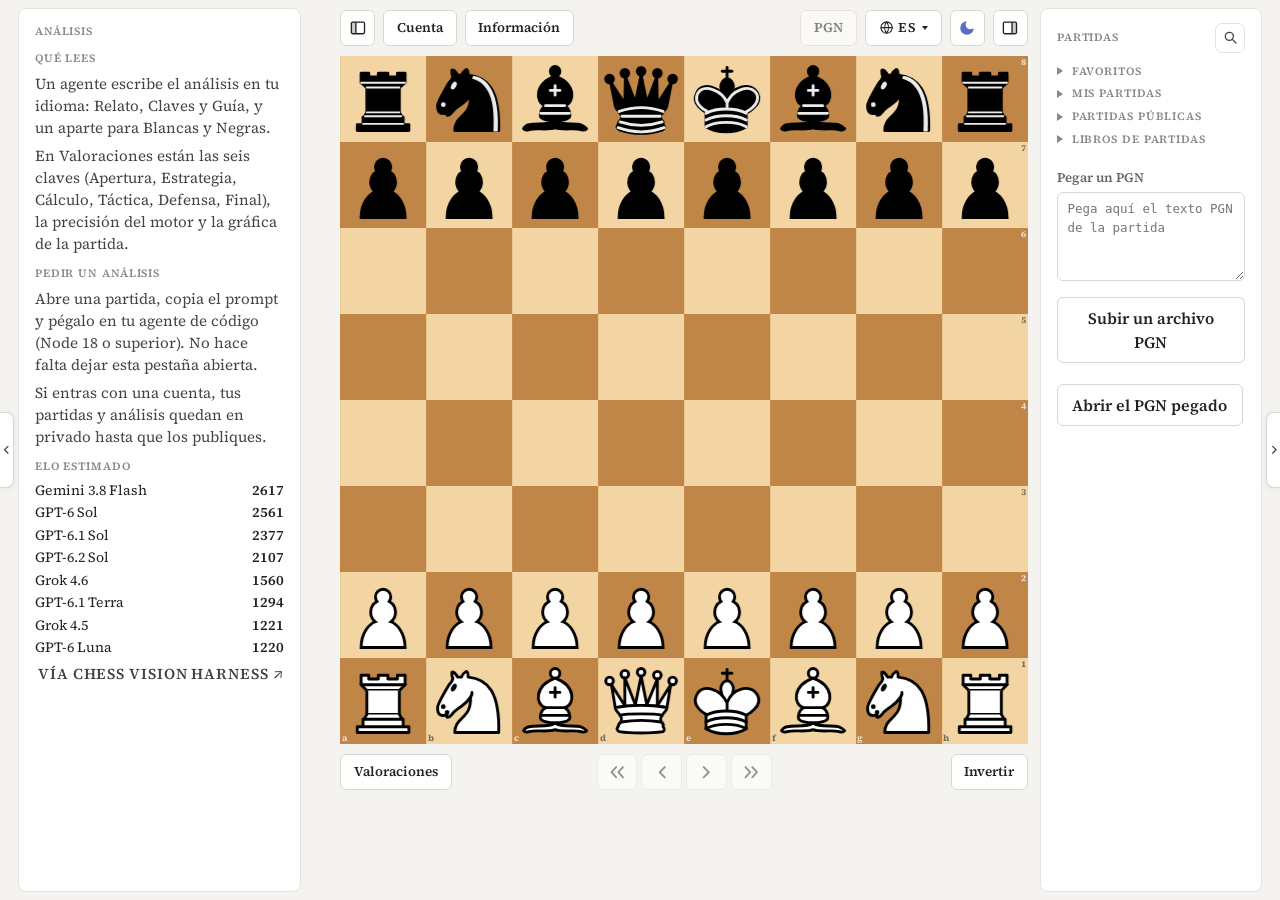
==== commit 02b2a098: "Publish share from chess-tutor 7dfc6ad: daily snapshot refresh." ====
--- a/index.html
+++ b/index.html
@@ -17,7 +17,7 @@
         /* ignore */
       }
     </script>
-    <script type="module" crossorigin src="./assets/main-DnF3o1Mm.js"></script>
+    <script type="module" crossorigin src="./assets/main-CXFYtRVV.js"></script>
     <link rel="stylesheet" crossorigin href="./assets/main-DDpotSo2.css">
   </head>
   <body data-left="empty" data-right="library" data-game="false" data-hide-left="false" data-hide-right="false">
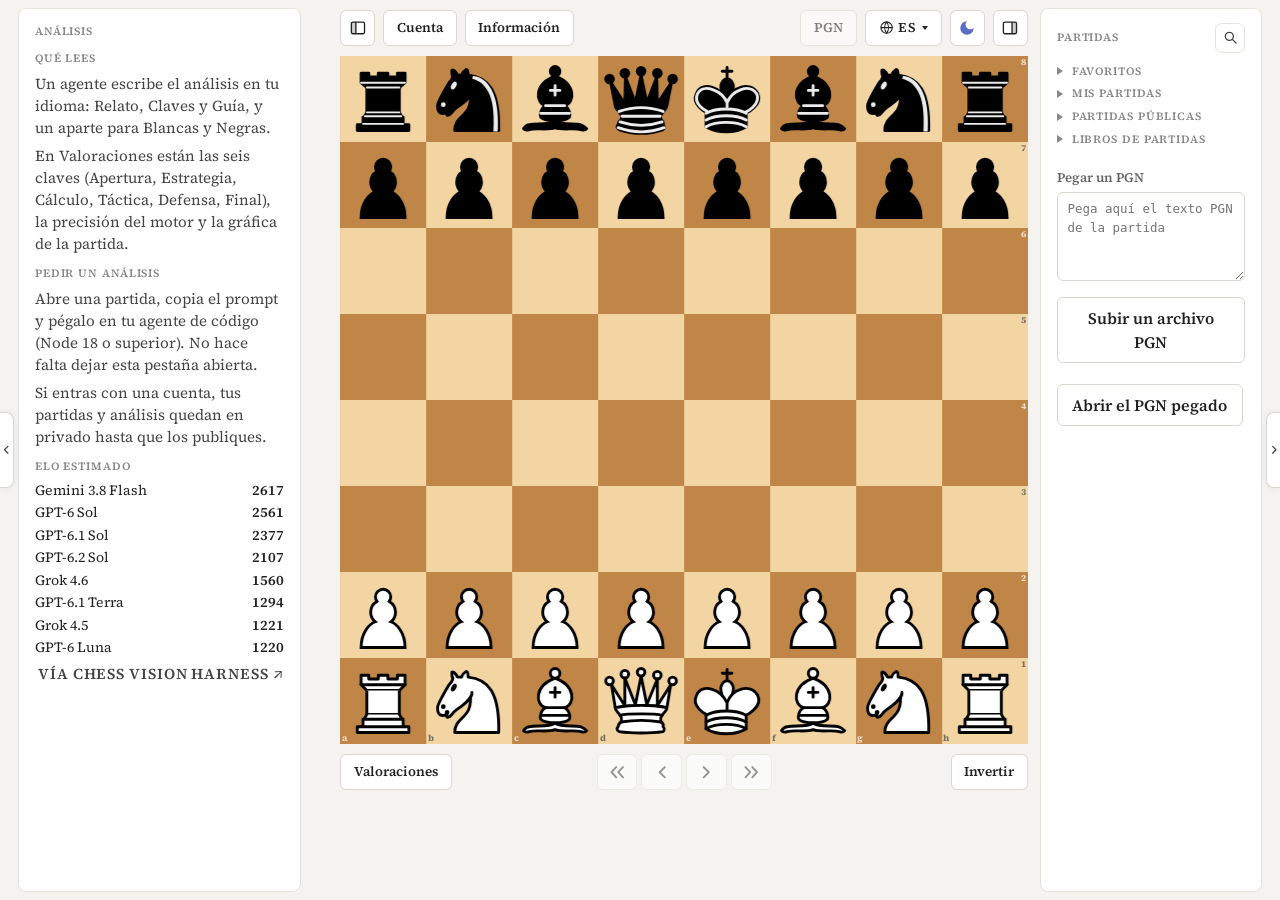
==== commit 09b01c14: "Publish share from chess-tutor aa8353e: daily snapshot refresh." ====
--- a/index.html
+++ b/index.html
@@ -17,7 +17,7 @@
         /* ignore */
       }
     </script>
-    <script type="module" crossorigin src="./assets/main-CXFYtRVV.js"></script>
+    <script type="module" crossorigin src="./assets/main-Bx2PSYpK.js"></script>
     <link rel="stylesheet" crossorigin href="./assets/main-DDpotSo2.css">
   </head>
   <body data-left="empty" data-right="library" data-game="false" data-hide-left="false" data-hide-right="false">
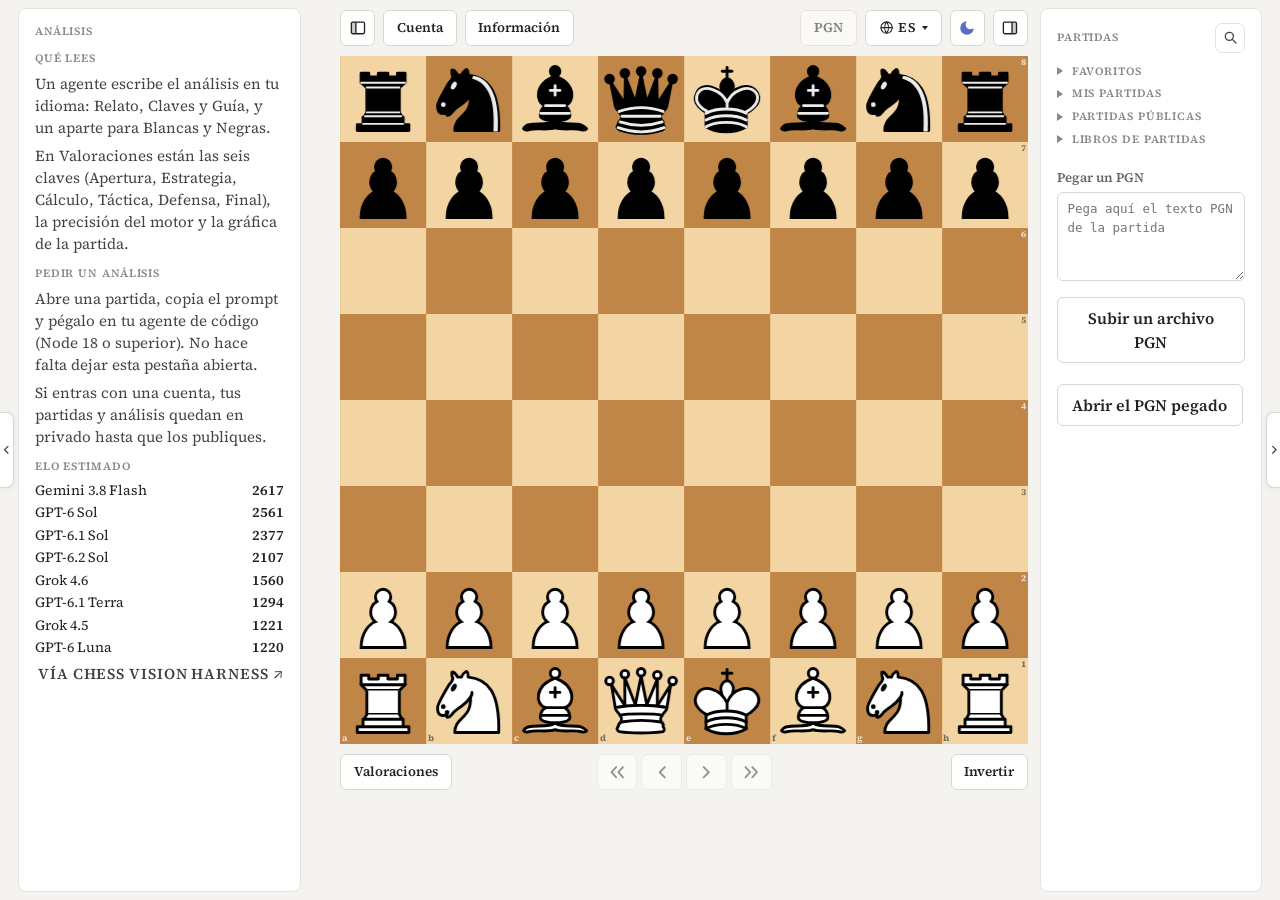
==== commit c5797e09: "Publish share from chess-tutor 59ac0a8: daily snapshot refresh." ====
--- a/index.html
+++ b/index.html
@@ -17,7 +17,7 @@
         /* ignore */
       }
     </script>
-    <script type="module" crossorigin src="./assets/main-Bx2PSYpK.js"></script>
+    <script type="module" crossorigin src="./assets/main-DdpA2VF1.js"></script>
     <link rel="stylesheet" crossorigin href="./assets/main-DDpotSo2.css">
   </head>
   <body data-left="empty" data-right="library" data-game="false" data-hide-left="false" data-hide-right="false">
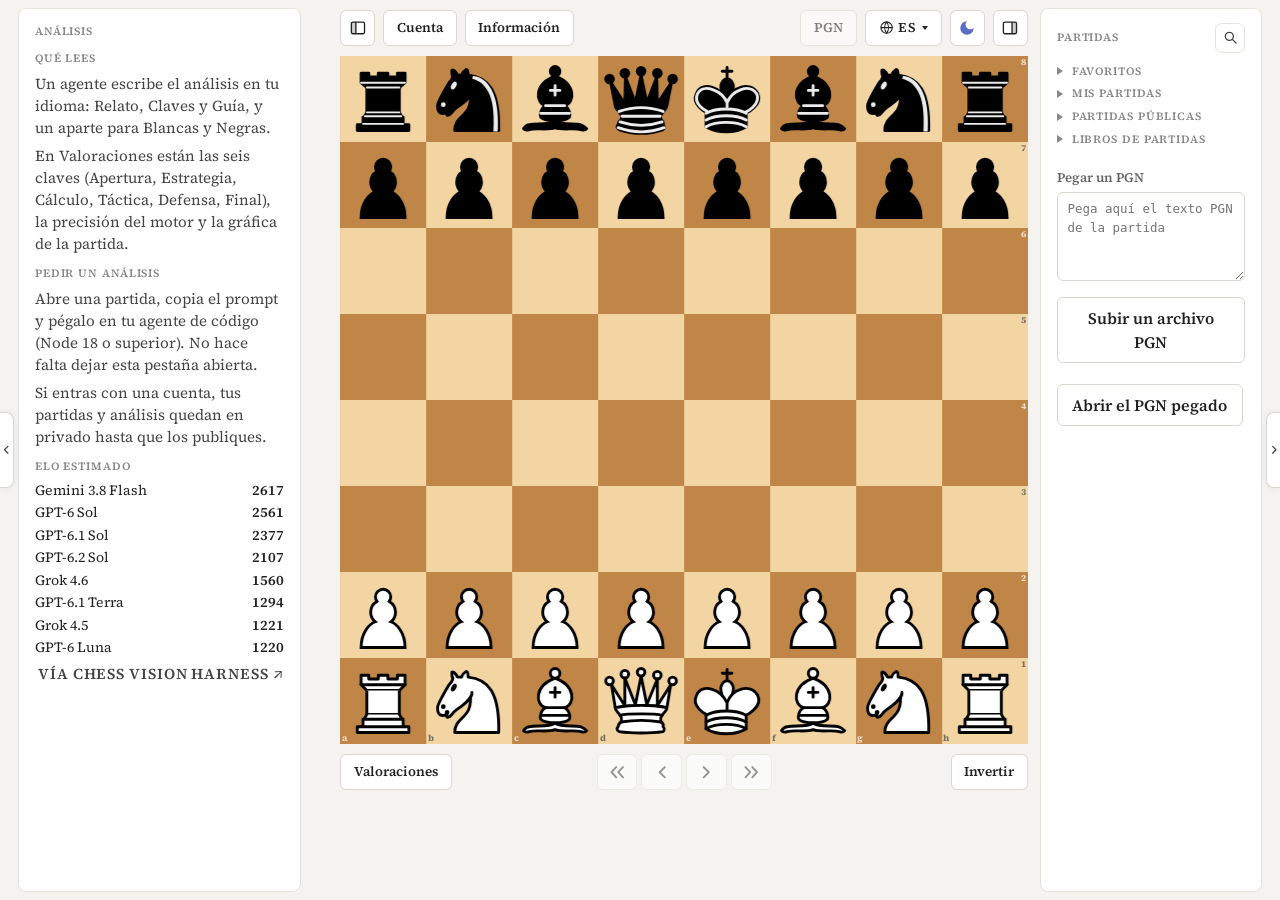
==== commit bf7af2bf: "Publish share from chess-tutor 53ffba7: daily snapshot refresh." ====
--- a/index.html
+++ b/index.html
@@ -17,7 +17,7 @@
         /* ignore */
       }
     </script>
-    <script type="module" crossorigin src="./assets/main-DdpA2VF1.js"></script>
+    <script type="module" crossorigin src="./assets/main-riOqa2PN.js"></script>
     <link rel="stylesheet" crossorigin href="./assets/main-DDpotSo2.css">
   </head>
   <body data-left="empty" data-right="library" data-game="false" data-hide-left="false" data-hide-right="false">
